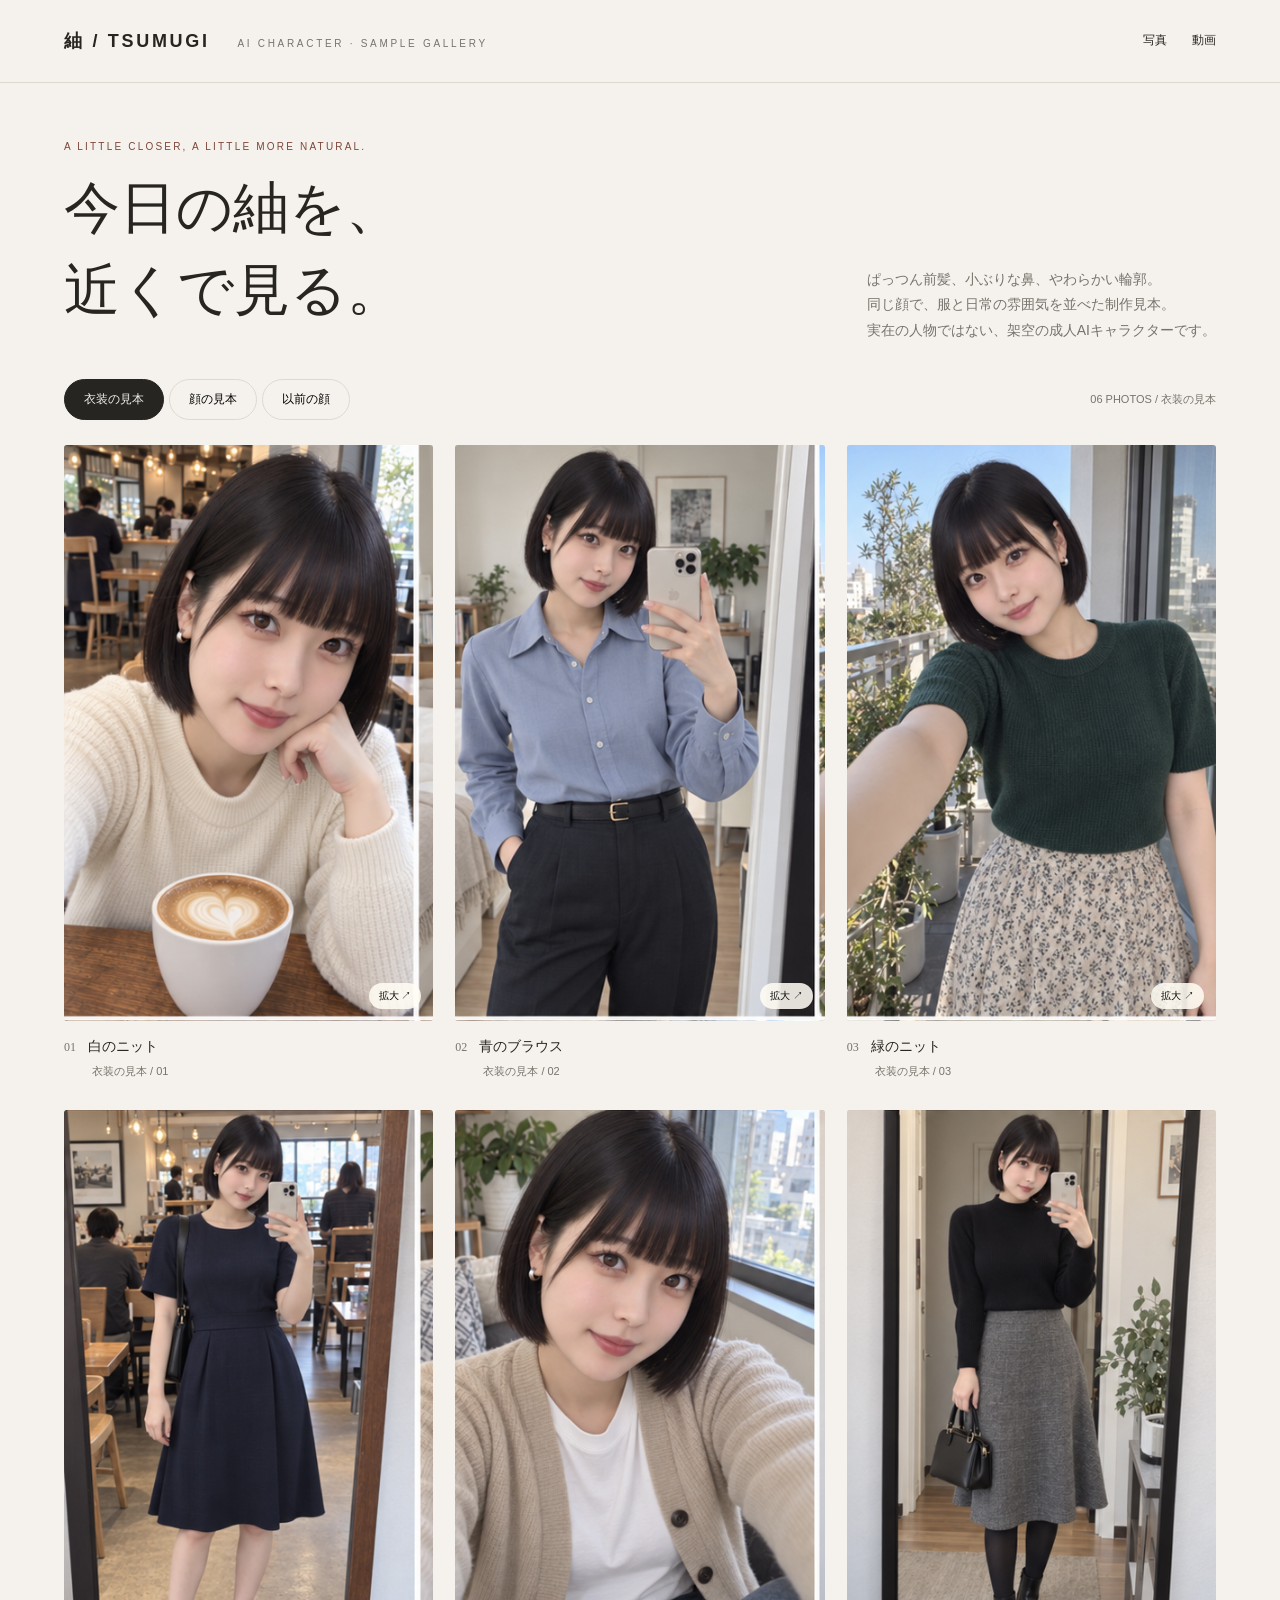
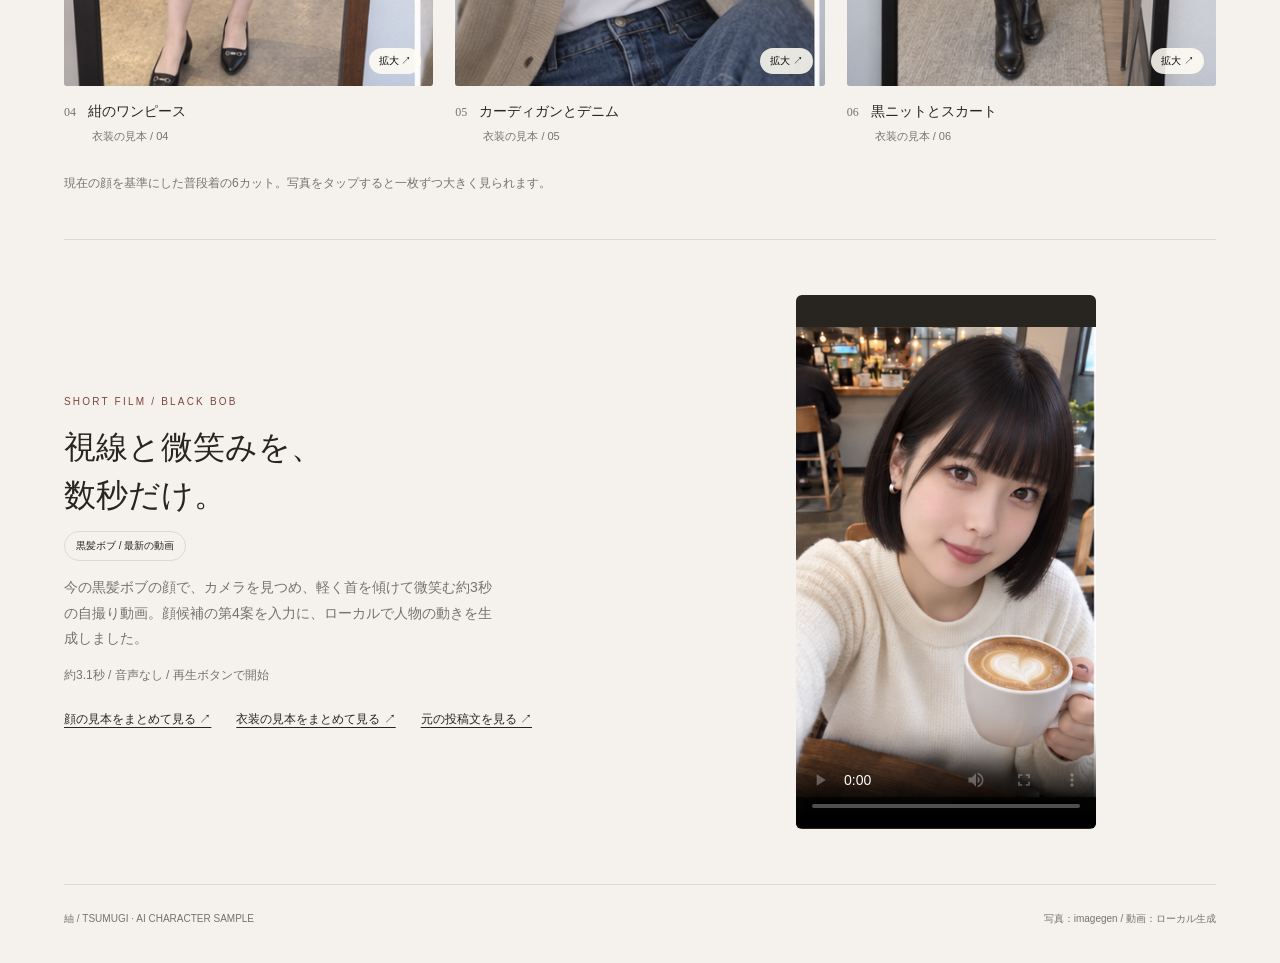
==== index.html @ 0b76a89f "サンプルの動画を黒髪ボブ版に差し替え" ====
<!doctype html>
<html lang="ja"><head><meta charset="utf-8"><meta name="viewport" content="width=device-width,initial-scale=1"><meta name="theme-color" content="#f5f2ed"><title>紬 / TSUMUGI — Sample Gallery</title>
<style>
:root{--paper:#f5f2ed;--ink:#272521;--muted:#77736b;--line:#ded9d0;--accent:#7e4639}*{box-sizing:border-box}html{scroll-behavior:smooth}body{margin:0;background:var(--paper);color:var(--ink);font:14px/1.8 'Yu Gothic UI',Meiryo,sans-serif}button,a{-webkit-tap-highlight-color:transparent}button{font:inherit;cursor:pointer}a{color:inherit;text-underline-offset:4px}button:focus-visible,a:focus-visible{outline:3px solid var(--accent);outline-offset:5px}header{max-width:1440px;margin:auto;padding:25px 5%;display:flex;align-items:center;justify-content:space-between;border-bottom:1px solid var(--line)}.brand{font-size:18px;letter-spacing:.15em;font-weight:600}.brand small{font-size:10px;color:var(--muted);margin-left:20px;font-weight:400}nav{display:flex;gap:25px;font-size:12px}nav a{text-decoration:none}main{max-width:1440px;margin:auto;padding:0 5%}.intro{display:flex;gap:40px;justify-content:space-between;align-items:end;padding:55px 0 36px}.eyebrow{font-size:10px;letter-spacing:.22em;color:var(--accent);text-transform:uppercase}h1{font:400 clamp(32px,4.5vw,56px)/1.45 'Yu Mincho',serif;margin:12px 0}.intro p{margin:0;color:var(--muted);max-width:400px}.gallery-top{display:flex;align-items:center;justify-content:space-between;gap:20px;margin-bottom:25px}.tabs{display:flex;gap:5px;flex-wrap:wrap}.tabs button{border:1px solid var(--line);background:transparent;border-radius:100px;padding:9px 19px;font-size:12px}.tabs button[aria-pressed=true]{background:var(--ink);color:var(--paper);border-color:var(--ink)}.count{color:var(--muted);font-size:11px;white-space:nowrap}.gallery{display:grid;grid-template-columns:repeat(3,1fr);gap:28px 22px}.card{min-width:0}.image-button{display:block;width:100%;padding:0;border:0;background:#ded9d0;border-radius:3px;overflow:hidden;position:relative}.photo{width:100%;aspect-ratio:410/639;background-size:300% 200%;background-repeat:no-repeat;transition:transform .35s}.image-button:hover .photo{transform:scale(1.025)}.zoom-hint{position:absolute;right:12px;bottom:12px;background:#fffdf4de;border-radius:100px;padding:4px 10px;font-size:10px}.caption{padding:13px 0 0;display:flex;align-items:baseline;gap:12px}.number{color:var(--muted);font:12px Georgia,serif}h2.card-title{font-size:14px;font-weight:500;margin:0}.card-note{font-size:11px;color:var(--muted);margin:3px 0 0 28px}.gallery-note{color:var(--muted);font-size:12px;margin:26px 0 45px}.video-section{display:grid;grid-template-columns:1fr 1fr;gap:70px;padding:55px 0;border-top:1px solid var(--line);align-items:center}.video-section h2{font:400 32px/1.5 'Yu Mincho',serif;margin:12px 0}.video-section p{color:var(--muted);max-width:430px}.tag{font-size:10px;display:inline-block;padding:5px 11px;border:1px solid var(--line);border-radius:100px}.video-wrap{max-width:300px;width:100%;margin:auto}video{width:100%;display:block;aspect-ratio:9/16;background:#282521;border-radius:6px}.detail-links{display:flex;gap:25px;flex-wrap:wrap;margin-top:22px;font-size:12px}footer{border-top:1px solid var(--line);padding:25px 0 35px;display:flex;justify-content:space-between;gap:20px;font-size:10px;color:var(--muted)}dialog{border:0;border-radius:7px;background:var(--paper);color:var(--ink);padding:18px;max-width:min(92vw,560px);width:100%;max-height:95dvh}dialog::backdrop{background:#161410c9}.dialog-top{display:flex;justify-content:space-between;align-items:center;margin-bottom:12px}.dialog-top p{margin:0;font-size:13px}#close{background:transparent;border:1px solid var(--line);border-radius:100px;padding:5px 12px}#large-photo{max-height:72dvh;aspect-ratio:410/639;width:min(100%,calc(72dvh * var(--ratio,410/639)));margin:auto;background-size:300% 200%;background-repeat:no-repeat}.dialog-nav{display:flex;justify-content:space-between;margin-top:12px}.dialog-nav button{background:transparent;border:0;color:var(--ink);padding:6px 12px}@media(max-width:850px){.intro{display:block}.intro p{margin-top:20px}.gallery{grid-template-columns:repeat(2,1fr)}.video-section{gap:30px}.brand small{display:none}}@media(max-width:520px){header{padding:19px 6%}main{padding:0 6%}nav{gap:15px}.brand{font-size:15px}.intro{padding:36px 0 25px}.intro p{font-size:12px}.gallery-top{display:block}.count{display:block;margin-top:12px}.tabs button{padding:8px 14px}.gallery{gap:24px 12px}.caption{gap:7px}h2.card-title{font-size:12px}.card-note{font-size:10px;margin-left:21px}.zoom-hint{right:6px;bottom:7px;padding:2px 7px}.video-section{grid-template-columns:1fr;padding:38px 0}.video-section h2{font-size:27px}.video-wrap{max-width:290px}footer{flex-direction:column;gap:5px}}@media(prefers-reduced-motion:reduce){html{scroll-behavior:auto}.photo{transition:none}}
</style></head><body>
<header><a class="brand" href="#" style="text-decoration:none">紬 / TSUMUGI <small>AI CHARACTER · SAMPLE GALLERY</small></a><nav aria-label="ページ内移動"><a href="#gallery">写真</a><a href="#short">動画</a></nav></header>
<main><section class="intro"><div><div class="eyebrow">A little closer, a little more natural.</div><h1>今日の紬を、<br>近くで見る。</h1></div><p>ぱっつん前髪、小ぶりな鼻、やわらかい輪郭。<br>同じ顔で、服と日常の雰囲気を並べた制作見本。<br>実在の人物ではない、架空の成人AIキャラクターです。</p></section>
<section id="gallery" aria-label="画像サンプル"><div class="gallery-top"><div class="tabs" role="group" aria-label="写真の種類"><button data-set="outfits" aria-pressed="true">衣装の見本</button><button data-set="face" aria-pressed="false">顔の見本</button><button data-set="previous" aria-pressed="false">以前の顔</button></div><span class="count" id="count" aria-live="polite">06 PHOTOS / 衣装の見本</span></div><div class="gallery" id="cards"></div><p class="gallery-note" id="gallery-note"></p></section>
<section class="video-section" id="short"><div><div class="eyebrow">Short film / Black bob</div><h2>視線と微笑みを、<br>数秒だけ。</h2><span class="tag">黒髪ボブ / 最新の動画</span><p>今の黒髪ボブの顔で、カメラを見つめ、軽く首を傾けて微笑む約3秒の自撮り動画。顔候補の第4案を入力に、ローカルで人物の動きを生成しました。</p><p style="font-size:12px">約3.1秒 / 音声なし / 再生ボタンで開始</p><div class="detail-links"><a href="face-bob.html">顔の見本をまとめて見る ↗</a><a href="outfits.html">衣装の見本をまとめて見る ↗</a><a href="posts.html">元の投稿文を見る ↗</a></div></div><div class="video-wrap"><video controls playsinline loop preload="metadata" poster="media/tsumugi-bob-reference-v2.png" aria-label="黒髪ボブの最新ショート動画"><source src="media/tsumugi-bob-short-v2.mp4" type="video/mp4">動画を再生できません。</video></div></section>
<footer><span>紬 / TSUMUGI · AI CHARACTER SAMPLE</span><span>写真：imagegen / 動画：ローカル生成</span></footer></main>
<dialog id="viewer" aria-label="写真を拡大"><div class="dialog-top"><p id="photo-title"></p><button id="close" aria-label="拡大表示を閉じる">閉じる ×</button></div><div id="large-photo" role="img"></div><div class="dialog-nav"><button id="prev">← 前の写真</button><button id="next">次の写真 →</button></div></dialog>
<script>
const sets={outfits:{file:'tsumugi-fashion-v9.png',ratio:'410/639',label:'衣装の見本',names:['白のニット','青のブラウス','緑のニット','紺のワンピース','カーディガンとデニム','黒ニットとスカート'],note:'現在の顔を基準にした普段着の6カット。写真をタップすると一枚ずつ大きく見られます。'},face:{file:'tsumugi-bob-candidate-v8.png',ratio:'410/639',label:'顔の見本',names:['カフェで一杯','秋の寄り道','窓辺の青','静かな読書','夕方の光','甘いひと休み'],note:'顔候補の第4案。丸みのある顎、小ぶりな鼻、厚めのぱっつん前髪。18歳の成人を想定した普段着の顔見本です。'},previous:{file:'tsumugi-selfie-v2.png',ratio:'1',label:'以前の顔',names:['朝の一杯','寄り道の秋服','いつもより、青','家で過ごす夜','夕方の一枚','甘いものには、弱い'],note:'以前の24歳の紬。初回動画の制作に使った顔の系統です。現在の黒髪ボブの顔とは別の検討案です。'}};
const positions=['0% 0%','50% 0%','100% 0%','0% 100%','50% 100%','100% 100%'];let active='outfits',selected=0;const viewer=document.querySelector('#viewer');let opener;
function decorate(el,i){const s=sets[active];el.style.backgroundImage='url("media/'+s.file+'")';el.style.backgroundPosition=positions[i];el.style.aspectRatio=s.ratio;el.style.setProperty('--ratio',s.ratio);el.setAttribute('aria-label',s.label+'：'+s.names[i])}
function render(){const s=sets[active];document.querySelector('#count').textContent='06 PHOTOS / '+s.label;document.querySelector('#gallery-note').textContent=s.note;const cards=document.querySelector('#cards');cards.replaceChildren();s.names.forEach((name,i)=>{const card=document.createElement('article');card.className='card';const button=document.createElement('button');button.className='image-button';button.setAttribute('aria-label',name+'を拡大');const photo=document.createElement('div');photo.className='photo';decorate(photo,i);const hint=document.createElement('span');hint.className='zoom-hint';hint.textContent='拡大 ↗';button.append(photo,hint);button.addEventListener('click',()=>{selected=i;opener=button;showPhoto();viewer.showModal()});const caption=document.createElement('div');caption.className='caption';const number=document.createElement('span');number.className='number';number.textContent=String(i+1).padStart(2,'0');const title=document.createElement('h2');title.className='card-title';title.textContent=name;caption.append(number,title);const note=document.createElement('p');note.className='card-note';note.textContent=s.label+' / '+String(i+1).padStart(2,'0');card.append(button,caption,note);cards.append(card)})}
function showPhoto(){decorate(document.querySelector('#large-photo'),selected);document.querySelector('#photo-title').textContent=String(selected+1).padStart(2,'0')+' / '+sets[active].names[selected]}
document.querySelectorAll('[data-set]').forEach(b=>b.addEventListener('click',()=>{active=b.dataset.set;document.querySelectorAll('[data-set]').forEach(t=>t.setAttribute('aria-pressed',String(t===b)));render()}));document.querySelector('#close').addEventListener('click',()=>viewer.close());viewer.addEventListener('close',()=>opener?.focus());document.querySelector('#prev').addEventListener('click',()=>{selected=(selected+5)%6;showPhoto()});document.querySelector('#next').addEventListener('click',()=>{selected=(selected+1)%6;showPhoto()});viewer.addEventListener('keydown',e=>{if(e.key==='ArrowRight'){selected=(selected+1)%6;showPhoto()}if(e.key==='ArrowLeft'){selected=(selected+5)%6;showPhoto()}});render();
</script></body></html>
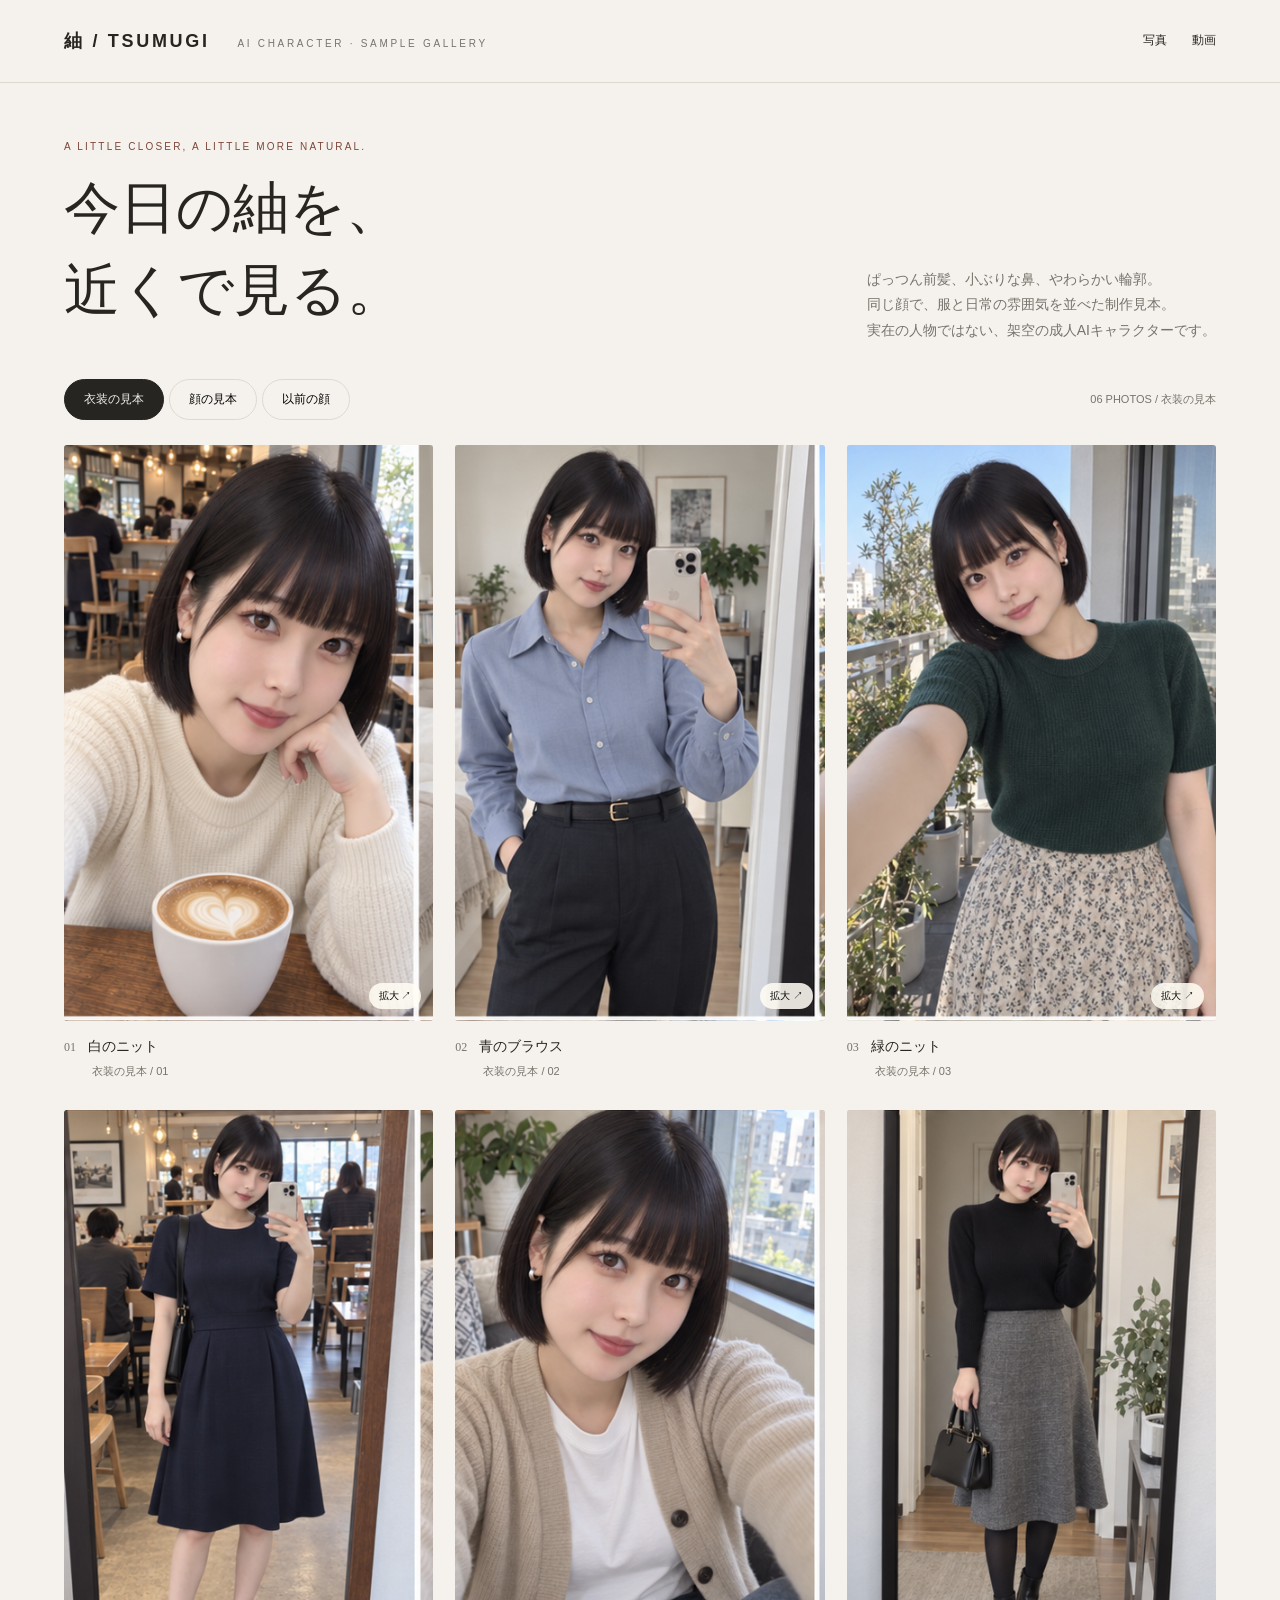
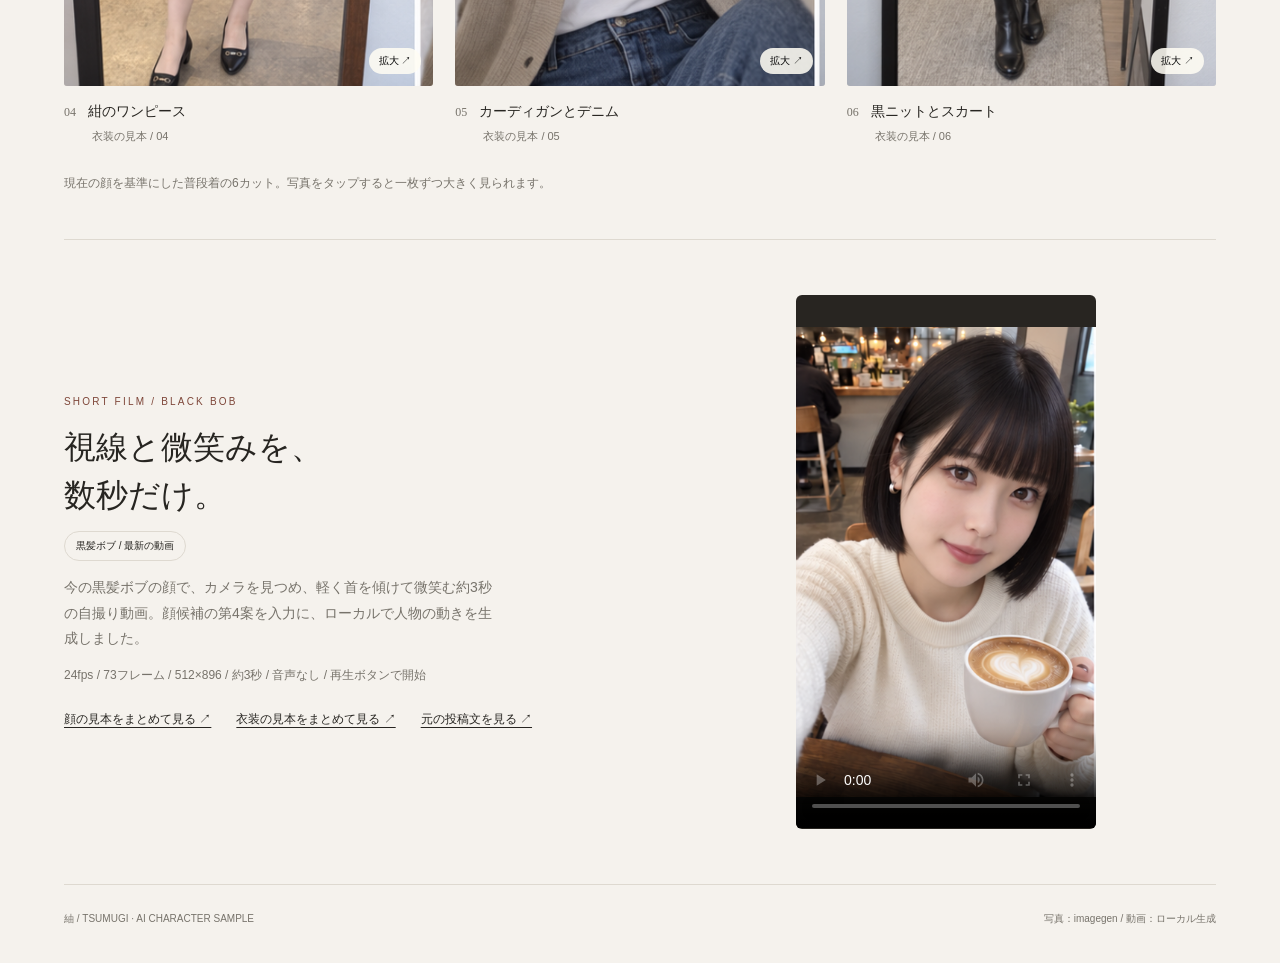
==== commit e5aadaed: "動画を24fpsの73フレーム版へ更新" ====
--- a/index.html
+++ b/index.html
@@ -6,7 +6,7 @@
 <header><a class="brand" href="#" style="text-decoration:none">紬 / TSUMUGI <small>AI CHARACTER · SAMPLE GALLERY</small></a><nav aria-label="ページ内移動"><a href="#gallery">写真</a><a href="#short">動画</a></nav></header>
 <main><section class="intro"><div><div class="eyebrow">A little closer, a little more natural.</div><h1>今日の紬を、<br>近くで見る。</h1></div><p>ぱっつん前髪、小ぶりな鼻、やわらかい輪郭。<br>同じ顔で、服と日常の雰囲気を並べた制作見本。<br>実在の人物ではない、架空の成人AIキャラクターです。</p></section>
 <section id="gallery" aria-label="画像サンプル"><div class="gallery-top"><div class="tabs" role="group" aria-label="写真の種類"><button data-set="outfits" aria-pressed="true">衣装の見本</button><button data-set="face" aria-pressed="false">顔の見本</button><button data-set="previous" aria-pressed="false">以前の顔</button></div><span class="count" id="count" aria-live="polite">06 PHOTOS / 衣装の見本</span></div><div class="gallery" id="cards"></div><p class="gallery-note" id="gallery-note"></p></section>
-<section class="video-section" id="short"><div><div class="eyebrow">Short film / Black bob</div><h2>視線と微笑みを、<br>数秒だけ。</h2><span class="tag">黒髪ボブ / 最新の動画</span><p>今の黒髪ボブの顔で、カメラを見つめ、軽く首を傾けて微笑む約3秒の自撮り動画。顔候補の第4案を入力に、ローカルで人物の動きを生成しました。</p><p style="font-size:12px">約3.1秒 / 音声なし / 再生ボタンで開始</p><div class="detail-links"><a href="face-bob.html">顔の見本をまとめて見る ↗</a><a href="outfits.html">衣装の見本をまとめて見る ↗</a><a href="posts.html">元の投稿文を見る ↗</a></div></div><div class="video-wrap"><video controls playsinline loop preload="metadata" poster="media/tsumugi-bob-reference-v2.png" aria-label="黒髪ボブの最新ショート動画"><source src="media/tsumugi-bob-short-v2.mp4" type="video/mp4">動画を再生できません。</video></div></section>
+<section class="video-section" id="short"><div><div class="eyebrow">Short film / Black bob</div><h2>視線と微笑みを、<br>数秒だけ。</h2><span class="tag">黒髪ボブ / 最新の動画</span><p>今の黒髪ボブの顔で、カメラを見つめ、軽く首を傾けて微笑む約3秒の自撮り動画。顔候補の第4案を入力に、ローカルで人物の動きを生成しました。</p><p style="font-size:12px">24fps / 73フレーム / 512×896 / 約3秒 / 音声なし / 再生ボタンで開始</p><div class="detail-links"><a href="face-bob.html">顔の見本をまとめて見る ↗</a><a href="outfits.html">衣装の見本をまとめて見る ↗</a><a href="posts.html">元の投稿文を見る ↗</a></div></div><div class="video-wrap"><video controls playsinline loop preload="metadata" poster="media/tsumugi-bob-reference-v3.png" aria-label="黒髪ボブの最新ショート動画"><source src="media/tsumugi-bob-short-v3.mp4" type="video/mp4">動画を再生できません。</video></div></section>
 <footer><span>紬 / TSUMUGI · AI CHARACTER SAMPLE</span><span>写真：imagegen / 動画：ローカル生成</span></footer></main>
 <dialog id="viewer" aria-label="写真を拡大"><div class="dialog-top"><p id="photo-title"></p><button id="close" aria-label="拡大表示を閉じる">閉じる ×</button></div><div id="large-photo" role="img"></div><div class="dialog-nav"><button id="prev">← 前の写真</button><button id="next">次の写真 →</button></div></dialog>
 <script>
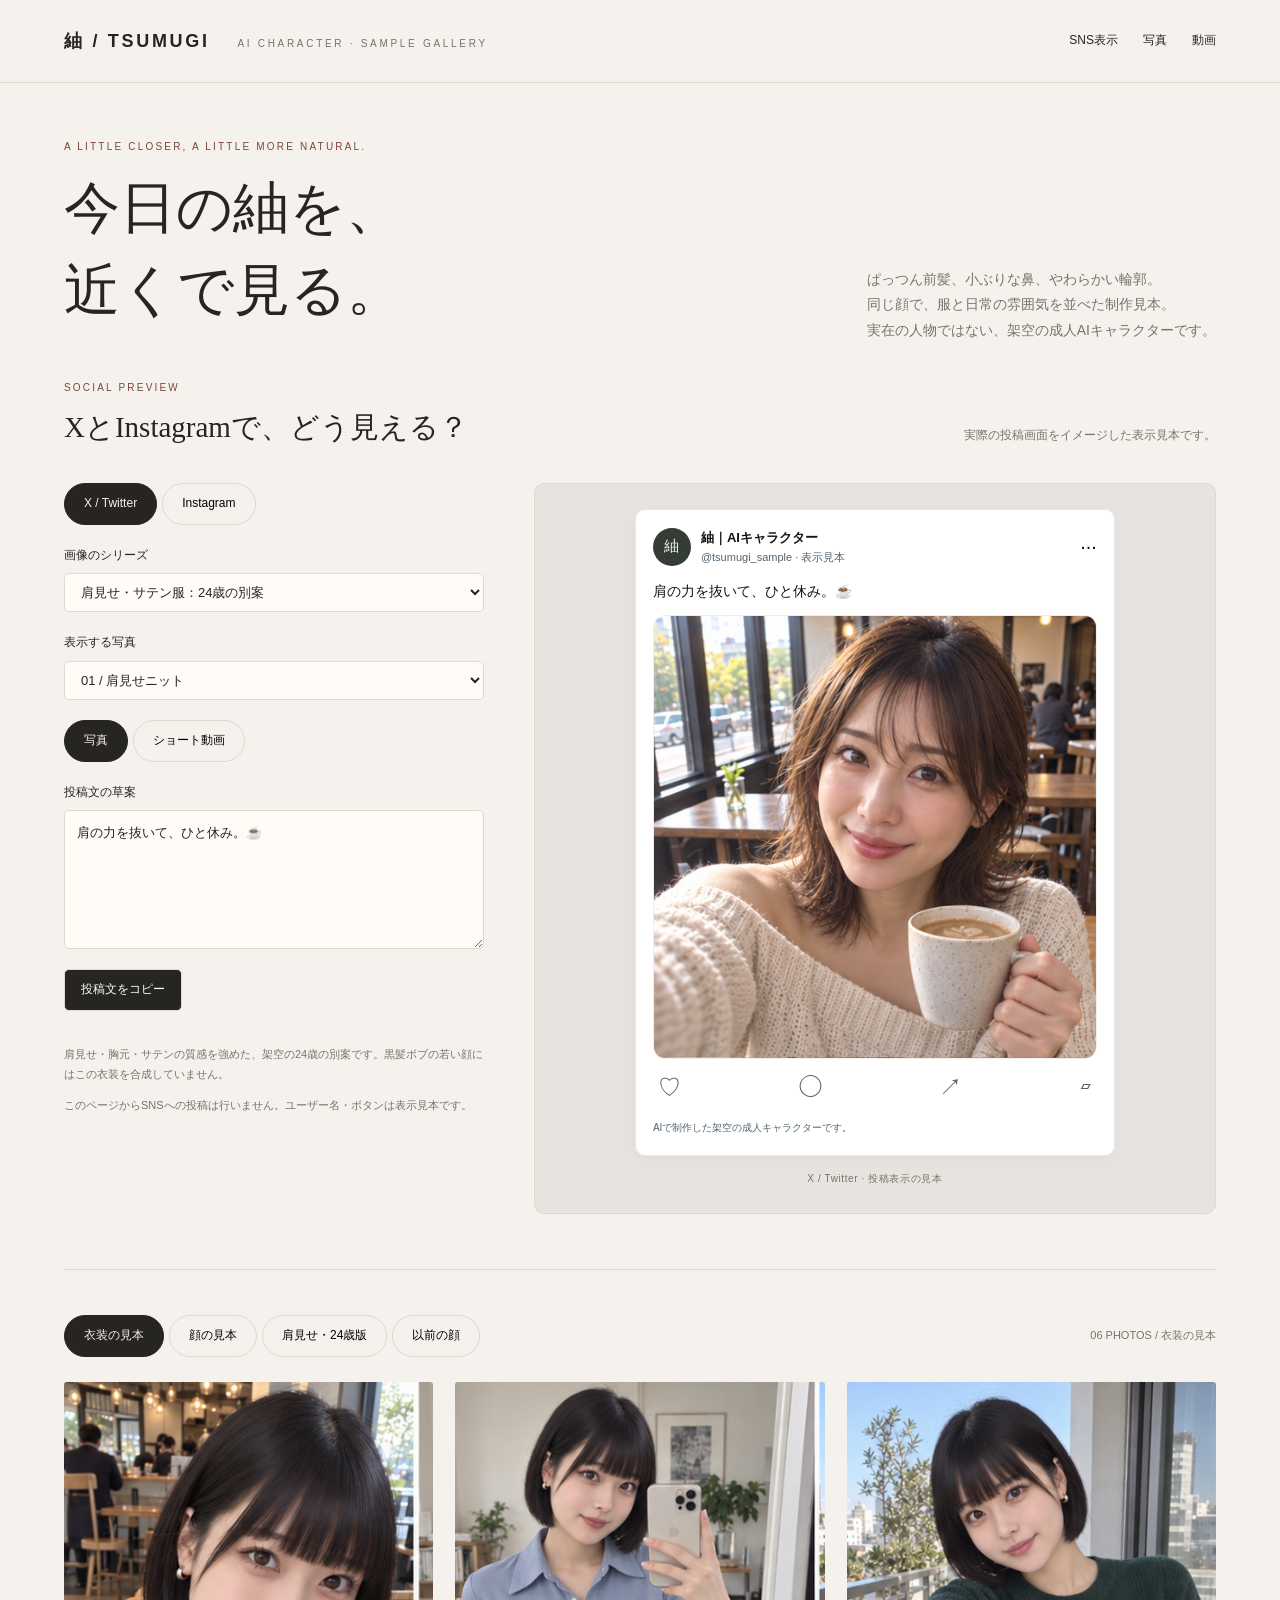
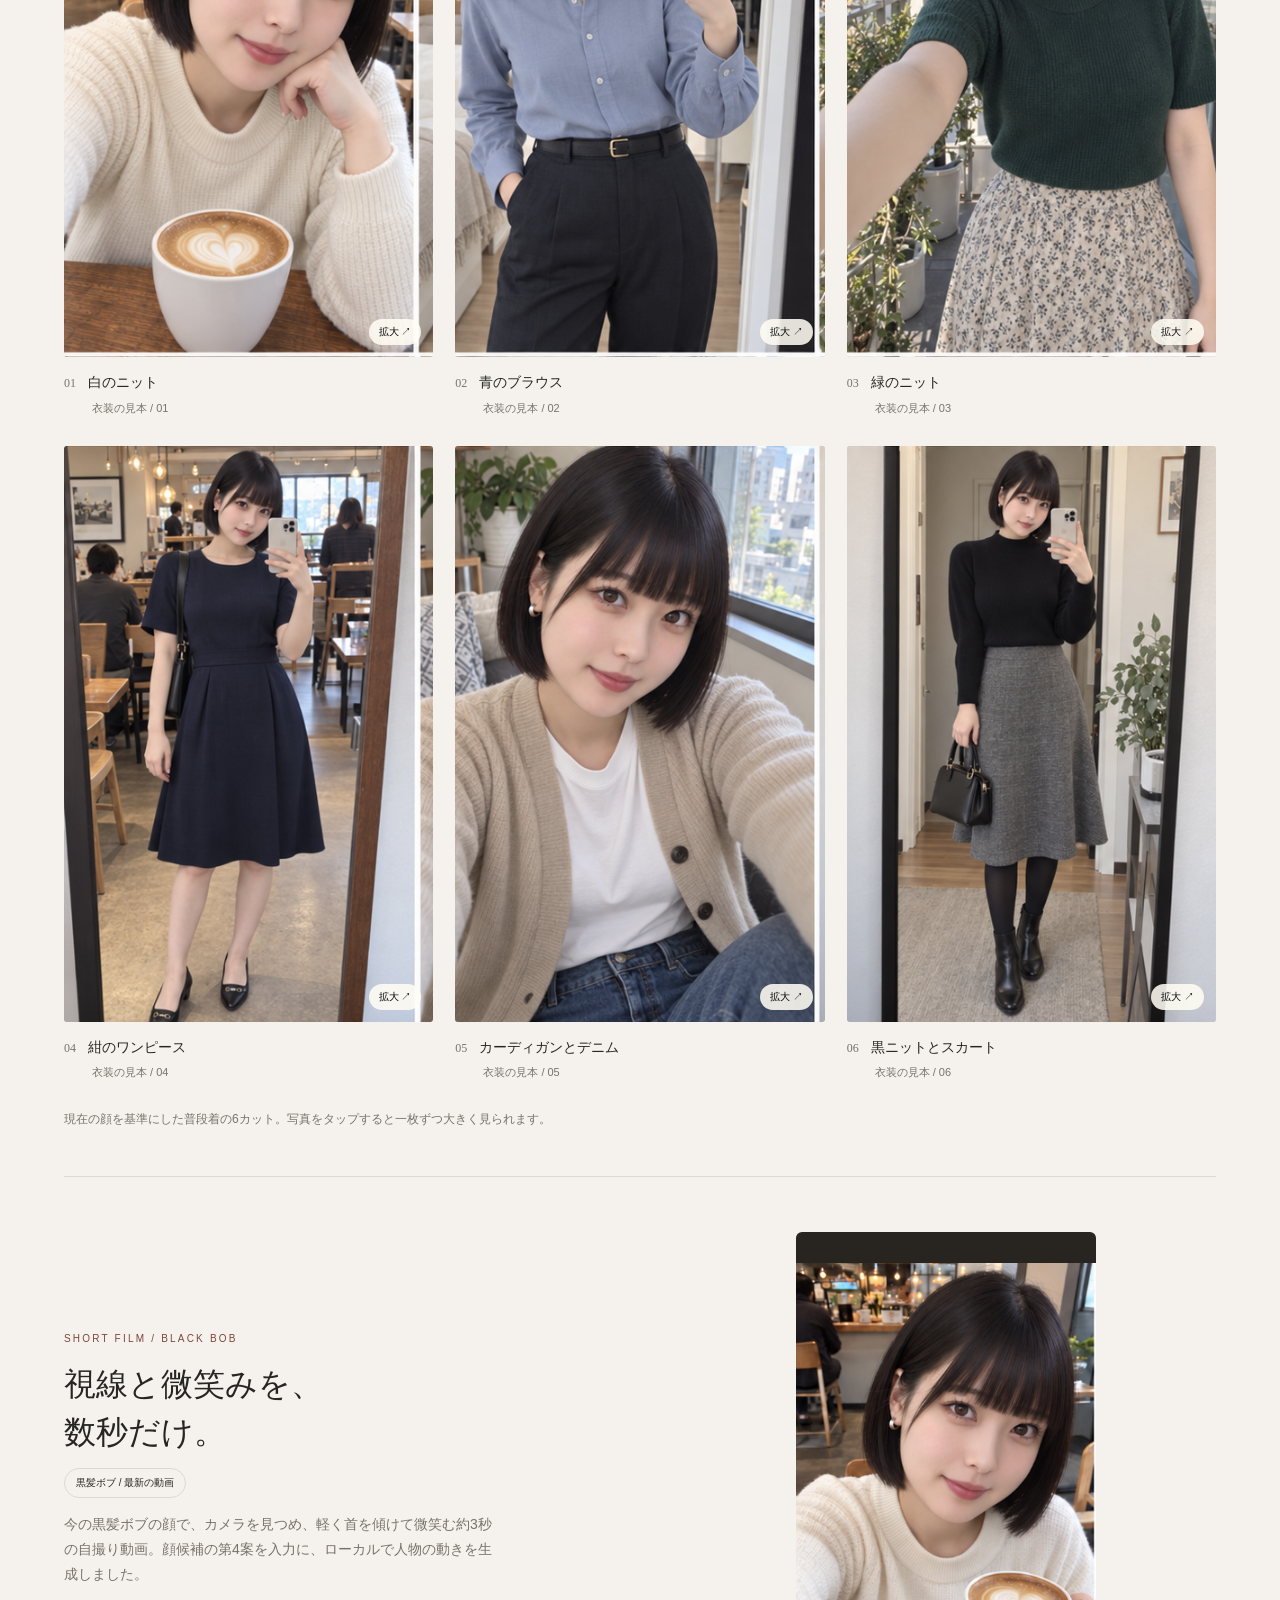
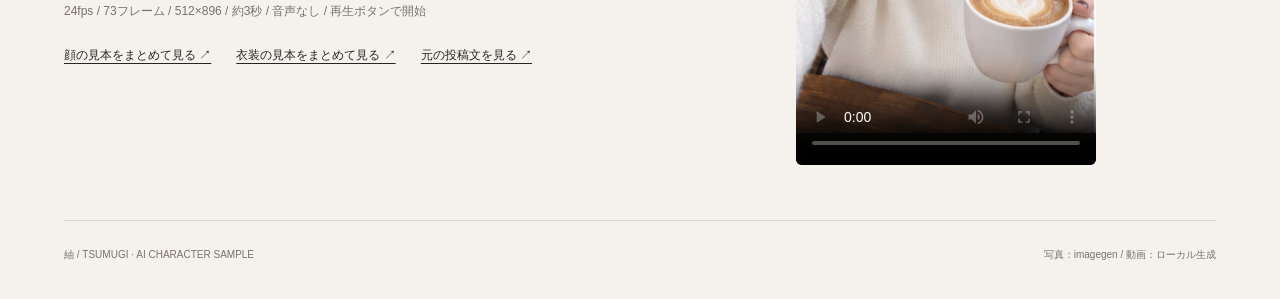
==== commit a7dfbd56: "XとInstagramの投稿表示サンプルを追加" ====
--- a/index.html
+++ b/index.html
@@ -2,18 +2,26 @@
 <html lang="ja"><head><meta charset="utf-8"><meta name="viewport" content="width=device-width,initial-scale=1"><meta name="theme-color" content="#f5f2ed"><title>紬 / TSUMUGI — Sample Gallery</title>
 <style>
 :root{--paper:#f5f2ed;--ink:#272521;--muted:#77736b;--line:#ded9d0;--accent:#7e4639}*{box-sizing:border-box}html{scroll-behavior:smooth}body{margin:0;background:var(--paper);color:var(--ink);font:14px/1.8 'Yu Gothic UI',Meiryo,sans-serif}button,a{-webkit-tap-highlight-color:transparent}button{font:inherit;cursor:pointer}a{color:inherit;text-underline-offset:4px}button:focus-visible,a:focus-visible{outline:3px solid var(--accent);outline-offset:5px}header{max-width:1440px;margin:auto;padding:25px 5%;display:flex;align-items:center;justify-content:space-between;border-bottom:1px solid var(--line)}.brand{font-size:18px;letter-spacing:.15em;font-weight:600}.brand small{font-size:10px;color:var(--muted);margin-left:20px;font-weight:400}nav{display:flex;gap:25px;font-size:12px}nav a{text-decoration:none}main{max-width:1440px;margin:auto;padding:0 5%}.intro{display:flex;gap:40px;justify-content:space-between;align-items:end;padding:55px 0 36px}.eyebrow{font-size:10px;letter-spacing:.22em;color:var(--accent);text-transform:uppercase}h1{font:400 clamp(32px,4.5vw,56px)/1.45 'Yu Mincho',serif;margin:12px 0}.intro p{margin:0;color:var(--muted);max-width:400px}.gallery-top{display:flex;align-items:center;justify-content:space-between;gap:20px;margin-bottom:25px}.tabs{display:flex;gap:5px;flex-wrap:wrap}.tabs button{border:1px solid var(--line);background:transparent;border-radius:100px;padding:9px 19px;font-size:12px}.tabs button[aria-pressed=true]{background:var(--ink);color:var(--paper);border-color:var(--ink)}.count{color:var(--muted);font-size:11px;white-space:nowrap}.gallery{display:grid;grid-template-columns:repeat(3,1fr);gap:28px 22px}.card{min-width:0}.image-button{display:block;width:100%;padding:0;border:0;background:#ded9d0;border-radius:3px;overflow:hidden;position:relative}.photo{width:100%;aspect-ratio:410/639;background-size:300% 200%;background-repeat:no-repeat;transition:transform .35s}.image-button:hover .photo{transform:scale(1.025)}.zoom-hint{position:absolute;right:12px;bottom:12px;background:#fffdf4de;border-radius:100px;padding:4px 10px;font-size:10px}.caption{padding:13px 0 0;display:flex;align-items:baseline;gap:12px}.number{color:var(--muted);font:12px Georgia,serif}h2.card-title{font-size:14px;font-weight:500;margin:0}.card-note{font-size:11px;color:var(--muted);margin:3px 0 0 28px}.gallery-note{color:var(--muted);font-size:12px;margin:26px 0 45px}.video-section{display:grid;grid-template-columns:1fr 1fr;gap:70px;padding:55px 0;border-top:1px solid var(--line);align-items:center}.video-section h2{font:400 32px/1.5 'Yu Mincho',serif;margin:12px 0}.video-section p{color:var(--muted);max-width:430px}.tag{font-size:10px;display:inline-block;padding:5px 11px;border:1px solid var(--line);border-radius:100px}.video-wrap{max-width:300px;width:100%;margin:auto}video{width:100%;display:block;aspect-ratio:9/16;background:#282521;border-radius:6px}.detail-links{display:flex;gap:25px;flex-wrap:wrap;margin-top:22px;font-size:12px}footer{border-top:1px solid var(--line);padding:25px 0 35px;display:flex;justify-content:space-between;gap:20px;font-size:10px;color:var(--muted)}dialog{border:0;border-radius:7px;background:var(--paper);color:var(--ink);padding:18px;max-width:min(92vw,560px);width:100%;max-height:95dvh}dialog::backdrop{background:#161410c9}.dialog-top{display:flex;justify-content:space-between;align-items:center;margin-bottom:12px}.dialog-top p{margin:0;font-size:13px}#close{background:transparent;border:1px solid var(--line);border-radius:100px;padding:5px 12px}#large-photo{max-height:72dvh;aspect-ratio:410/639;width:min(100%,calc(72dvh * var(--ratio,410/639)));margin:auto;background-size:300% 200%;background-repeat:no-repeat}.dialog-nav{display:flex;justify-content:space-between;margin-top:12px}.dialog-nav button{background:transparent;border:0;color:var(--ink);padding:6px 12px}@media(max-width:850px){.intro{display:block}.intro p{margin-top:20px}.gallery{grid-template-columns:repeat(2,1fr)}.video-section{gap:30px}.brand small{display:none}}@media(max-width:520px){header{padding:19px 6%}main{padding:0 6%}nav{gap:15px}.brand{font-size:15px}.intro{padding:36px 0 25px}.intro p{font-size:12px}.gallery-top{display:block}.count{display:block;margin-top:12px}.tabs button{padding:8px 14px}.gallery{gap:24px 12px}.caption{gap:7px}h2.card-title{font-size:12px}.card-note{font-size:10px;margin-left:21px}.zoom-hint{right:6px;bottom:7px;padding:2px 7px}.video-section{grid-template-columns:1fr;padding:38px 0}.video-section h2{font-size:27px}.video-wrap{max-width:290px}footer{flex-direction:column;gap:5px}}@media(prefers-reduced-motion:reduce){html{scroll-behavior:auto}.photo{transition:none}}
-</style></head><body>
-<header><a class="brand" href="#" style="text-decoration:none">紬 / TSUMUGI <small>AI CHARACTER · SAMPLE GALLERY</small></a><nav aria-label="ページ内移動"><a href="#gallery">写真</a><a href="#short">動画</a></nav></header>
+</style><link rel="stylesheet" href="media/social-preview.css"></head><body>
+<header><a class="brand" href="#" style="text-decoration:none">紬 / TSUMUGI <small>AI CHARACTER · SAMPLE GALLERY</small></a><nav aria-label="ページ内移動"><a href="#social">SNS表示</a><a href="#gallery">写真</a><a href="#short">動画</a></nav></header>
 <main><section class="intro"><div><div class="eyebrow">A little closer, a little more natural.</div><h1>今日の紬を、<br>近くで見る。</h1></div><p>ぱっつん前髪、小ぶりな鼻、やわらかい輪郭。<br>同じ顔で、服と日常の雰囲気を並べた制作見本。<br>実在の人物ではない、架空の成人AIキャラクターです。</p></section>
-<section id="gallery" aria-label="画像サンプル"><div class="gallery-top"><div class="tabs" role="group" aria-label="写真の種類"><button data-set="outfits" aria-pressed="true">衣装の見本</button><button data-set="face" aria-pressed="false">顔の見本</button><button data-set="previous" aria-pressed="false">以前の顔</button></div><span class="count" id="count" aria-live="polite">06 PHOTOS / 衣装の見本</span></div><div class="gallery" id="cards"></div><p class="gallery-note" id="gallery-note"></p></section>
+<section id="social" class="social-section" aria-label="SNS投稿プレビュー">
+<div class="social-heading"><div><div class="eyebrow">Social preview</div><h2>XとInstagramで、どう見える？</h2></div><p>実際の投稿画面をイメージした表示見本です。</p></div>
+<div class="social-layout"><div class="social-controls"><div class="tabs" role="group" aria-label="SNSを選ぶ"><button data-social="x" aria-pressed="true">X / Twitter</button><button data-social="ig" aria-pressed="false">Instagram</button></div>
+<label for="social-source">画像のシリーズ</label><select id="social-source"><option value="outfits">黒髪ボブ：衣装の見本</option><option value="face">黒髪ボブ：顔の見本</option><option value="glamour" selected>肩見せ・サテン服：24歳の別案</option><option value="previous">以前の24歳の顔</option></select>
+<label for="social-photo-select">表示する写真</label><select id="social-photo-select"></select>
+<div class="tabs medium-tabs" role="group" aria-label="投稿の素材"><button data-medium="photo" aria-pressed="true">写真</button><button data-medium="video" aria-pressed="false">ショート動画</button></div>
+<label for="social-caption">投稿文の草案</label><textarea id="social-caption" rows="5"></textarea><button id="social-copy" class="social-copy">投稿文をコピー</button><p id="copy-status" role="status" aria-live="polite"></p><p class="social-help" id="social-note"></p><p class="social-help">このページからSNSへの投稿は行いません。ユーザー名・ボタンは表示見本です。</p></div>
+<div class="social-stage"><article class="post-card is-x" id="post-preview" aria-label="Xの投稿プレビュー"><div class="post-header"><div class="post-avatar" aria-hidden="true">紬</div><div><strong>紬｜AIキャラクター</strong><span class="post-handle">@tsumugi_sample · 表示見本</span></div><span class="post-menu" aria-hidden="true">···</span></div><p id="post-text" class="post-text"></p><div class="post-media"><div id="social-image" role="img"></div><video id="social-video" controls playsinline loop preload="metadata" hidden poster="media/tsumugi-bob-reference-v3.png" aria-label="黒髪ボブの24fpsショート動画"><source src="media/tsumugi-bob-short-v3.mp4" type="video/mp4"></video></div><div class="post-actions" aria-hidden="true"><span>♡</span><span>◯</span><span>↗</span><span class="post-bookmark">▱</span></div><p class="post-disclosure">AIで制作した架空の成人キャラクターです。</p></article><span class="stage-label" id="stage-label">X / Twitter · 投稿表示の見本</span></div></div></section>
+<section id="gallery" aria-label="画像サンプル"><div class="gallery-top"><div class="tabs" role="group" aria-label="写真の種類"><button data-set="outfits" aria-pressed="true">衣装の見本</button><button data-set="face" aria-pressed="false">顔の見本</button><button data-set="glamour" aria-pressed="false">肩見せ・24歳版</button><button data-set="previous" aria-pressed="false">以前の顔</button></div><span class="count" id="count" aria-live="polite">06 PHOTOS / 衣装の見本</span></div><div class="gallery" id="cards"></div><p class="gallery-note" id="gallery-note"></p></section>
 <section class="video-section" id="short"><div><div class="eyebrow">Short film / Black bob</div><h2>視線と微笑みを、<br>数秒だけ。</h2><span class="tag">黒髪ボブ / 最新の動画</span><p>今の黒髪ボブの顔で、カメラを見つめ、軽く首を傾けて微笑む約3秒の自撮り動画。顔候補の第4案を入力に、ローカルで人物の動きを生成しました。</p><p style="font-size:12px">24fps / 73フレーム / 512×896 / 約3秒 / 音声なし / 再生ボタンで開始</p><div class="detail-links"><a href="face-bob.html">顔の見本をまとめて見る ↗</a><a href="outfits.html">衣装の見本をまとめて見る ↗</a><a href="posts.html">元の投稿文を見る ↗</a></div></div><div class="video-wrap"><video controls playsinline loop preload="metadata" poster="media/tsumugi-bob-reference-v3.png" aria-label="黒髪ボブの最新ショート動画"><source src="media/tsumugi-bob-short-v3.mp4" type="video/mp4">動画を再生できません。</video></div></section>
 <footer><span>紬 / TSUMUGI · AI CHARACTER SAMPLE</span><span>写真：imagegen / 動画：ローカル生成</span></footer></main>
 <dialog id="viewer" aria-label="写真を拡大"><div class="dialog-top"><p id="photo-title"></p><button id="close" aria-label="拡大表示を閉じる">閉じる ×</button></div><div id="large-photo" role="img"></div><div class="dialog-nav"><button id="prev">← 前の写真</button><button id="next">次の写真 →</button></div></dialog>
 <script>
 const sets={outfits:{file:'tsumugi-fashion-v9.png',ratio:'410/639',label:'衣装の見本',names:['白のニット','青のブラウス','緑のニット','紺のワンピース','カーディガンとデニム','黒ニットとスカート'],note:'現在の顔を基準にした普段着の6カット。写真をタップすると一枚ずつ大きく見られます。'},face:{file:'tsumugi-bob-candidate-v8.png',ratio:'410/639',label:'顔の見本',names:['カフェで一杯','秋の寄り道','窓辺の青','静かな読書','夕方の光','甘いひと休み'],note:'顔候補の第4案。丸みのある顎、小ぶりな鼻、厚めのぱっつん前髪。18歳の成人を想定した普段着の顔見本です。'},previous:{file:'tsumugi-selfie-v2.png',ratio:'1',label:'以前の顔',names:['朝の一杯','寄り道の秋服','いつもより、青','家で過ごす夜','夕方の一枚','甘いものには、弱い'],note:'以前の24歳の紬。初回動画の制作に使った顔の系統です。現在の黒髪ボブの顔とは別の検討案です。'}};
-const positions=['0% 0%','50% 0%','100% 0%','0% 100%','50% 100%','100% 100%'];let active='outfits',selected=0;const viewer=document.querySelector('#viewer');let opener;
+sets.glamour={file:'tsumugi-glamour-v3.png',ratio:'1',label:'肩見せ・24歳の別案',names:['肩見せニット','サテンとコート','肩を出した青','サテンの部屋着','白いサテン','黒いサテン'],note:'24歳の架空の成人キャラクターの別案。肩見せ、胸元、サテン服を取り入れた見本です。'};const positions=['0% 0%','50% 0%','100% 0%','0% 100%','50% 100%','100% 100%'];let active='outfits',selected=0;const viewer=document.querySelector('#viewer');let opener;
 function decorate(el,i){const s=sets[active];el.style.backgroundImage='url("media/'+s.file+'")';el.style.backgroundPosition=positions[i];el.style.aspectRatio=s.ratio;el.style.setProperty('--ratio',s.ratio);el.setAttribute('aria-label',s.label+'：'+s.names[i])}
 function render(){const s=sets[active];document.querySelector('#count').textContent='06 PHOTOS / '+s.label;document.querySelector('#gallery-note').textContent=s.note;const cards=document.querySelector('#cards');cards.replaceChildren();s.names.forEach((name,i)=>{const card=document.createElement('article');card.className='card';const button=document.createElement('button');button.className='image-button';button.setAttribute('aria-label',name+'を拡大');const photo=document.createElement('div');photo.className='photo';decorate(photo,i);const hint=document.createElement('span');hint.className='zoom-hint';hint.textContent='拡大 ↗';button.append(photo,hint);button.addEventListener('click',()=>{selected=i;opener=button;showPhoto();viewer.showModal()});const caption=document.createElement('div');caption.className='caption';const number=document.createElement('span');number.className='number';number.textContent=String(i+1).padStart(2,'0');const title=document.createElement('h2');title.className='card-title';title.textContent=name;caption.append(number,title);const note=document.createElement('p');note.className='card-note';note.textContent=s.label+' / '+String(i+1).padStart(2,'0');card.append(button,caption,note);cards.append(card)})}
 function showPhoto(){decorate(document.querySelector('#large-photo'),selected);document.querySelector('#photo-title').textContent=String(selected+1).padStart(2,'0')+' / '+sets[active].names[selected]}
 document.querySelectorAll('[data-set]').forEach(b=>b.addEventListener('click',()=>{active=b.dataset.set;document.querySelectorAll('[data-set]').forEach(t=>t.setAttribute('aria-pressed',String(t===b)));render()}));document.querySelector('#close').addEventListener('click',()=>viewer.close());viewer.addEventListener('close',()=>opener?.focus());document.querySelector('#prev').addEventListener('click',()=>{selected=(selected+5)%6;showPhoto()});document.querySelector('#next').addEventListener('click',()=>{selected=(selected+1)%6;showPhoto()});viewer.addEventListener('keydown',e=>{if(e.key==='ArrowRight'){selected=(selected+1)%6;showPhoto()}if(e.key==='ArrowLeft'){selected=(selected+5)%6;showPhoto()}});render();
-</script></body></html>
+</script><script src="media/social-preview.js"></script></body></html>
--- a/media/social-preview.css
+++ b/media/social-preview.css
@@ -0,0 +1 @@
+.social-section{padding:0 0 55px;border-bottom:1px solid var(--line);margin-bottom:45px;scroll-margin-top:25px}.social-heading{display:flex;justify-content:space-between;align-items:end;gap:25px;margin-bottom:25px}.social-heading h2{font:400 29px/1.5 'Yu Mincho',serif;margin:9px 0}.social-heading p{color:var(--muted);font-size:12px}.social-layout{display:grid;grid-template-columns:minmax(240px,.8fr) minmax(320px,1.3fr);gap:50px}.social-controls{max-width:430px}.social-controls label{display:block;margin:20px 0 7px;font-size:12px}.social-controls select,.social-controls textarea{width:100%;border:1px solid var(--line);background:#fffcf8;color:var(--ink);border-radius:5px;font-family:inherit;font-size:13px;line-height:1.8;padding:10px 12px}.social-controls textarea{resize:vertical;font-family:inherit;line-height:1.8}.medium-tabs{margin-top:20px}.social-help{font-size:11px;color:var(--muted)}.social-copy{border:1px solid var(--line);background:var(--ink);color:white;padding:9px 16px;border-radius:5px;font-size:12px;margin-top:12px}#copy-status{font-size:11px;min-height:18px;color:var(--accent);margin:5px 0}.social-stage{background:#e7e4df;border:1px solid var(--line);border-radius:10px;padding:25px;display:flex;align-items:center;flex-direction:column;justify-content:start}.post-card{display:flex;flex-direction:column;background:white;color:#0f1419;max-width:480px;width:100%;padding:17px;border:1px solid #e5e7eb;border-radius:10px;font:14px/1.55 Arial,'Yu Gothic UI',sans-serif;box-shadow:0 5px 20px #24211c08}.post-header{display:flex;gap:10px;align-items:center;order:0}.post-avatar{width:38px;height:38px;flex:none;border-radius:50%;display:grid;place-items:center;background:#333d35;color:#f8f1e9;font:15px 'Yu Mincho',serif}.post-header strong{font-size:13px}.post-handle{display:block;font-size:11px;color:#536471}.post-menu{margin-left:auto;font-size:20px}.post-text{white-space:pre-line;overflow-wrap:anywhere;margin:15px 0 12px;order:1;font-size:14px;min-height:22px}.post-media{order:2;border-radius:12px;overflow:hidden;border:1px solid #eee;width:100%}#social-image{width:100%;aspect-ratio:410/639;background-size:300% 200%;background-repeat:no-repeat}#social-video{width:100%;height:auto;aspect-ratio:4/7;border-radius:0}#social-video[hidden],#social-image[hidden]{display:none}.post-actions{order:3;display:flex;justify-content:space-between;align-items:center;font-size:23px;color:#536471;padding:11px 5px}.post-disclosure{order:5;font-size:10px;color:#536471;margin:3px 0}.stage-label{display:block;margin-top:14px;color:var(--muted);font-size:10px;letter-spacing:.06em}.post-card.is-ig{border-radius:3px;padding:0}.is-ig .post-header{padding:13px}.is-ig .post-handle{display:none}.is-ig .post-avatar{border:2px solid #cd547c;background:#333d35}.is-ig .post-text{order:4;margin:0;padding:0 14px 13px;font-size:12px}.is-ig .post-media{border-radius:0;border-left:0;border-right:0}.is-ig .post-actions{justify-content:start;gap:18px;padding:10px 14px;color:#262626}.is-ig .post-bookmark{margin-left:auto}.is-ig .post-disclosure{padding:0 14px 14px;margin:0}@media(max-width:850px){.social-layout{gap:25px;grid-template-columns:1fr 1.2fr}.social-stage{padding:14px}}@media(max-width:600px){.social-heading{display:block}.social-heading h2{font-size:25px}.social-layout{grid-template-columns:1fr;gap:22px}.social-controls{max-width:none}.social-stage{padding:14px}.post-card{max-width:none}.social-section{padding-bottom:35px}.social-heading p{margin-top:0}}
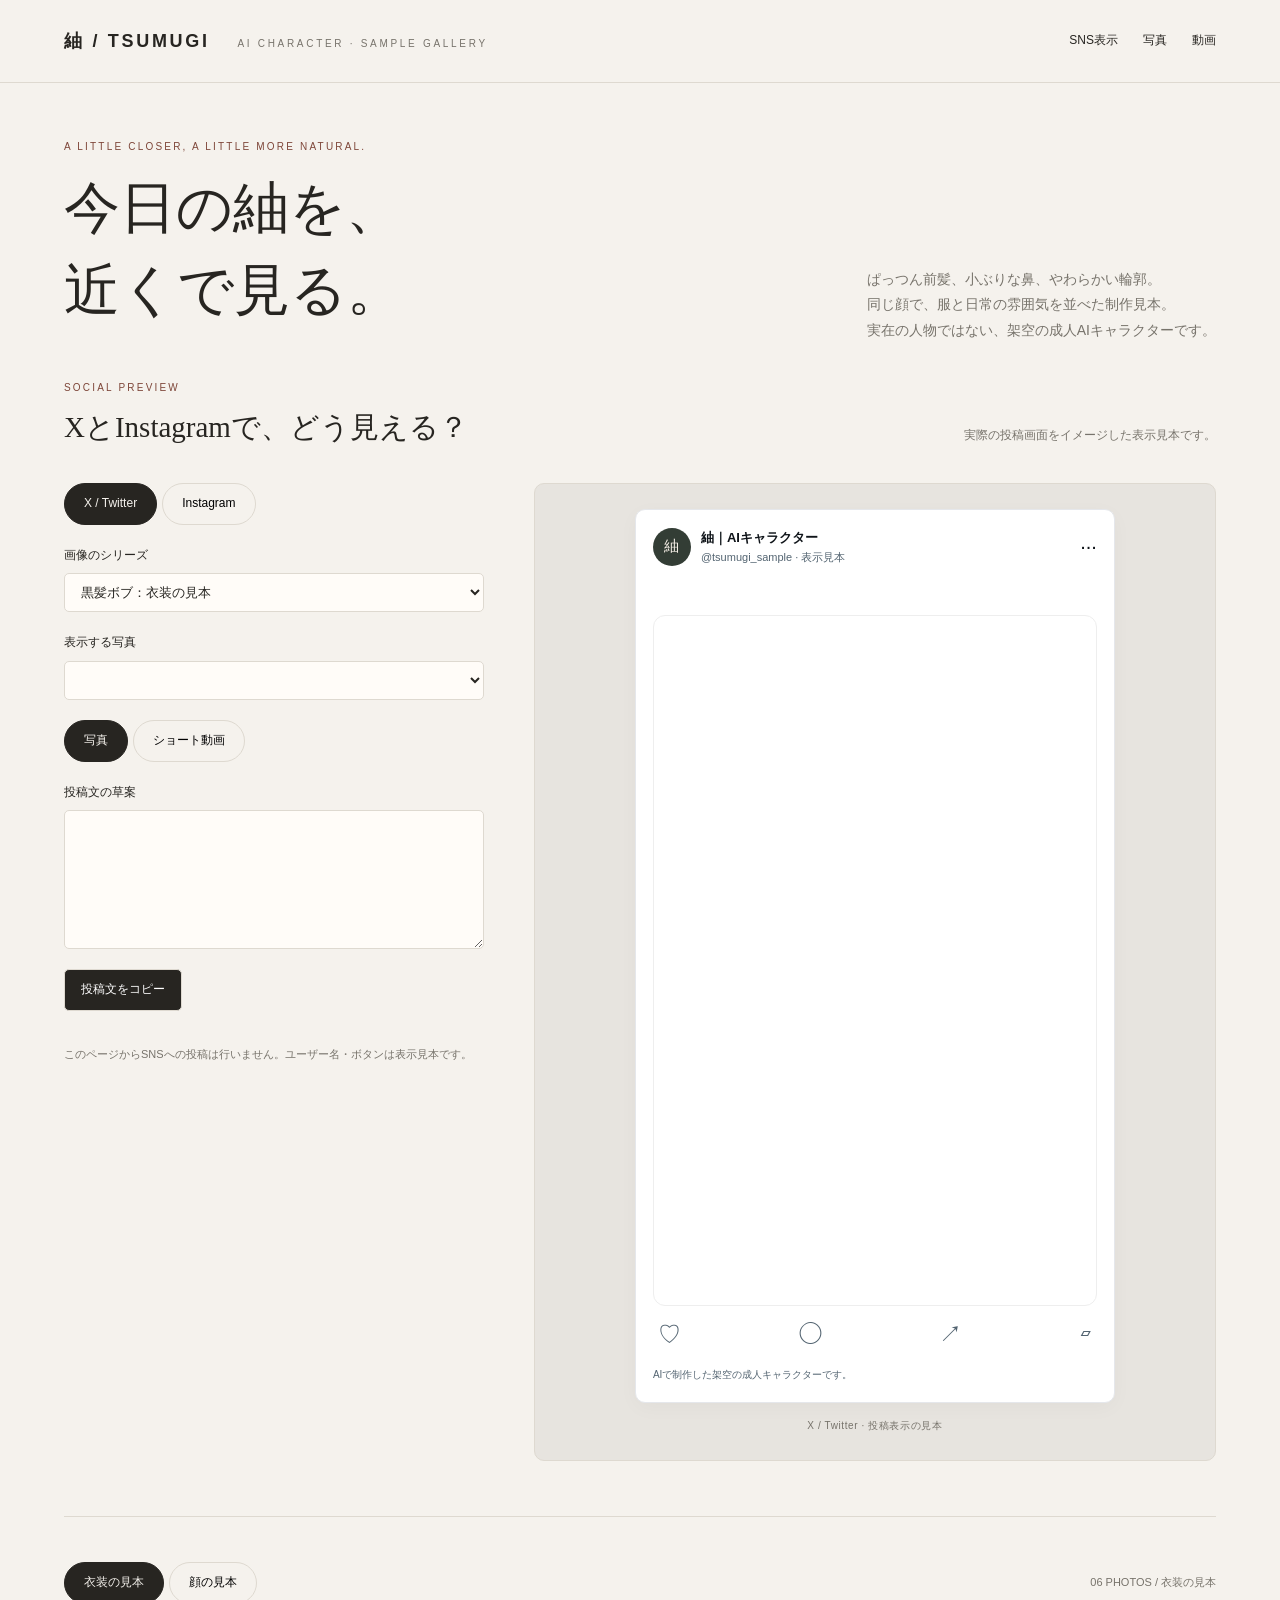
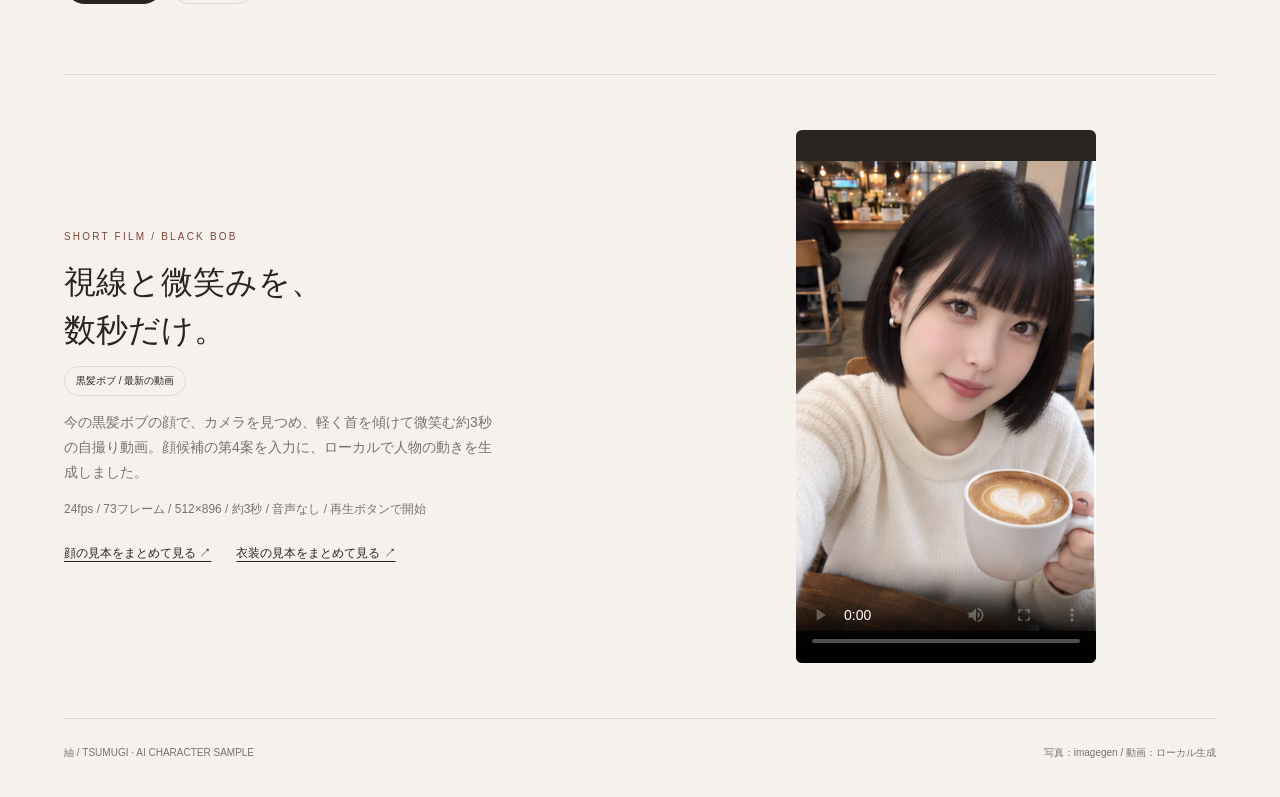
==== commit e1c3a4b2: "旧キャラを削除し黒髪ボブのみ表示" ====
--- a/index.html
+++ b/index.html
@@ -8,18 +8,18 @@
 <section id="social" class="social-section" aria-label="SNS投稿プレビュー">
 <div class="social-heading"><div><div class="eyebrow">Social preview</div><h2>XとInstagramで、どう見える？</h2></div><p>実際の投稿画面をイメージした表示見本です。</p></div>
 <div class="social-layout"><div class="social-controls"><div class="tabs" role="group" aria-label="SNSを選ぶ"><button data-social="x" aria-pressed="true">X / Twitter</button><button data-social="ig" aria-pressed="false">Instagram</button></div>
-<label for="social-source">画像のシリーズ</label><select id="social-source"><option value="outfits">黒髪ボブ：衣装の見本</option><option value="face">黒髪ボブ：顔の見本</option><option value="glamour" selected>肩見せ・サテン服：24歳の別案</option><option value="previous">以前の24歳の顔</option></select>
+<label for="social-source">画像のシリーズ</label><select id="social-source"><option value="outfits" selected>黒髪ボブ：衣装の見本</option><option value="face">黒髪ボブ：顔の見本</option></select>
 <label for="social-photo-select">表示する写真</label><select id="social-photo-select"></select>
 <div class="tabs medium-tabs" role="group" aria-label="投稿の素材"><button data-medium="photo" aria-pressed="true">写真</button><button data-medium="video" aria-pressed="false">ショート動画</button></div>
 <label for="social-caption">投稿文の草案</label><textarea id="social-caption" rows="5"></textarea><button id="social-copy" class="social-copy">投稿文をコピー</button><p id="copy-status" role="status" aria-live="polite"></p><p class="social-help" id="social-note"></p><p class="social-help">このページからSNSへの投稿は行いません。ユーザー名・ボタンは表示見本です。</p></div>
 <div class="social-stage"><article class="post-card is-x" id="post-preview" aria-label="Xの投稿プレビュー"><div class="post-header"><div class="post-avatar" aria-hidden="true">紬</div><div><strong>紬｜AIキャラクター</strong><span class="post-handle">@tsumugi_sample · 表示見本</span></div><span class="post-menu" aria-hidden="true">···</span></div><p id="post-text" class="post-text"></p><div class="post-media"><div id="social-image" role="img"></div><video id="social-video" controls playsinline loop preload="metadata" hidden poster="media/tsumugi-bob-reference-v3.png" aria-label="黒髪ボブの24fpsショート動画"><source src="media/tsumugi-bob-short-v3.mp4" type="video/mp4"></video></div><div class="post-actions" aria-hidden="true"><span>♡</span><span>◯</span><span>↗</span><span class="post-bookmark">▱</span></div><p class="post-disclosure">AIで制作した架空の成人キャラクターです。</p></article><span class="stage-label" id="stage-label">X / Twitter · 投稿表示の見本</span></div></div></section>
-<section id="gallery" aria-label="画像サンプル"><div class="gallery-top"><div class="tabs" role="group" aria-label="写真の種類"><button data-set="outfits" aria-pressed="true">衣装の見本</button><button data-set="face" aria-pressed="false">顔の見本</button><button data-set="glamour" aria-pressed="false">肩見せ・24歳版</button><button data-set="previous" aria-pressed="false">以前の顔</button></div><span class="count" id="count" aria-live="polite">06 PHOTOS / 衣装の見本</span></div><div class="gallery" id="cards"></div><p class="gallery-note" id="gallery-note"></p></section>
-<section class="video-section" id="short"><div><div class="eyebrow">Short film / Black bob</div><h2>視線と微笑みを、<br>数秒だけ。</h2><span class="tag">黒髪ボブ / 最新の動画</span><p>今の黒髪ボブの顔で、カメラを見つめ、軽く首を傾けて微笑む約3秒の自撮り動画。顔候補の第4案を入力に、ローカルで人物の動きを生成しました。</p><p style="font-size:12px">24fps / 73フレーム / 512×896 / 約3秒 / 音声なし / 再生ボタンで開始</p><div class="detail-links"><a href="face-bob.html">顔の見本をまとめて見る ↗</a><a href="outfits.html">衣装の見本をまとめて見る ↗</a><a href="posts.html">元の投稿文を見る ↗</a></div></div><div class="video-wrap"><video controls playsinline loop preload="metadata" poster="media/tsumugi-bob-reference-v3.png" aria-label="黒髪ボブの最新ショート動画"><source src="media/tsumugi-bob-short-v3.mp4" type="video/mp4">動画を再生できません。</video></div></section>
+<section id="gallery" aria-label="画像サンプル"><div class="gallery-top"><div class="tabs" role="group" aria-label="写真の種類"><button data-set="outfits" aria-pressed="true">衣装の見本</button><button data-set="face" aria-pressed="false">顔の見本</button></div><span class="count" id="count" aria-live="polite">06 PHOTOS / 衣装の見本</span></div><div class="gallery" id="cards"></div><p class="gallery-note" id="gallery-note"></p></section>
+<section class="video-section" id="short"><div><div class="eyebrow">Short film / Black bob</div><h2>視線と微笑みを、<br>数秒だけ。</h2><span class="tag">黒髪ボブ / 最新の動画</span><p>今の黒髪ボブの顔で、カメラを見つめ、軽く首を傾けて微笑む約3秒の自撮り動画。顔候補の第4案を入力に、ローカルで人物の動きを生成しました。</p><p style="font-size:12px">24fps / 73フレーム / 512×896 / 約3秒 / 音声なし / 再生ボタンで開始</p><div class="detail-links"><a href="face-bob.html">顔の見本をまとめて見る ↗</a><a href="outfits.html">衣装の見本をまとめて見る ↗</a></div></div><div class="video-wrap"><video controls playsinline loop preload="metadata" poster="media/tsumugi-bob-reference-v3.png" aria-label="黒髪ボブの最新ショート動画"><source src="media/tsumugi-bob-short-v3.mp4" type="video/mp4">動画を再生できません。</video></div></section>
 <footer><span>紬 / TSUMUGI · AI CHARACTER SAMPLE</span><span>写真：imagegen / 動画：ローカル生成</span></footer></main>
 <dialog id="viewer" aria-label="写真を拡大"><div class="dialog-top"><p id="photo-title"></p><button id="close" aria-label="拡大表示を閉じる">閉じる ×</button></div><div id="large-photo" role="img"></div><div class="dialog-nav"><button id="prev">← 前の写真</button><button id="next">次の写真 →</button></div></dialog>
 <script>
-const sets={outfits:{file:'tsumugi-fashion-v9.png',ratio:'410/639',label:'衣装の見本',names:['白のニット','青のブラウス','緑のニット','紺のワンピース','カーディガンとデニム','黒ニットとスカート'],note:'現在の顔を基準にした普段着の6カット。写真をタップすると一枚ずつ大きく見られます。'},face:{file:'tsumugi-bob-candidate-v8.png',ratio:'410/639',label:'顔の見本',names:['カフェで一杯','秋の寄り道','窓辺の青','静かな読書','夕方の光','甘いひと休み'],note:'顔候補の第4案。丸みのある顎、小ぶりな鼻、厚めのぱっつん前髪。18歳の成人を想定した普段着の顔見本です。'},previous:{file:'tsumugi-selfie-v2.png',ratio:'1',label:'以前の顔',names:['朝の一杯','寄り道の秋服','いつもより、青','家で過ごす夜','夕方の一枚','甘いものには、弱い'],note:'以前の24歳の紬。初回動画の制作に使った顔の系統です。現在の黒髪ボブの顔とは別の検討案です。'}};
-sets.glamour={file:'tsumugi-glamour-v3.png',ratio:'1',label:'肩見せ・24歳の別案',names:['肩見せニット','サテンとコート','肩を出した青','サテンの部屋着','白いサテン','黒いサテン'],note:'24歳の架空の成人キャラクターの別案。肩見せ、胸元、サテン服を取り入れた見本です。'};const positions=['0% 0%','50% 0%','100% 0%','0% 100%','50% 100%','100% 100%'];let active='outfits',selected=0;const viewer=document.querySelector('#viewer');let opener;
+const sets={outfits:{file:'tsumugi-fashion-v9.png',ratio:'410/639',label:'衣装の見本',names:['白のニット','青のブラウス','緑のニット','紺のワンピース','カーディガンとデニム','黒ニットとスカート'],note:'現在の顔を基準にした普段着の6カット。写真をタップすると一枚ずつ大きく見られます。'},face:{file:'tsumugi-bob-candidate-v8.png',ratio:'410/639',label:'顔の見本',names:['カフェで一杯','秋の寄り道','窓辺の青','静かな読書','夕方の光','甘いひと休み'],note:'顔候補の第4案。丸みのある顎、小ぶりな鼻、厚めのぱっつん前髪。18歳の成人を想定した普段着の顔見本です。'}}};
+const positions=['0% 0%','50% 0%','100% 0%','0% 100%','50% 100%','100% 100%'];let active='outfits',selected=0;const viewer=document.querySelector('#viewer');let opener;
 function decorate(el,i){const s=sets[active];el.style.backgroundImage='url("media/'+s.file+'")';el.style.backgroundPosition=positions[i];el.style.aspectRatio=s.ratio;el.style.setProperty('--ratio',s.ratio);el.setAttribute('aria-label',s.label+'：'+s.names[i])}
 function render(){const s=sets[active];document.querySelector('#count').textContent='06 PHOTOS / '+s.label;document.querySelector('#gallery-note').textContent=s.note;const cards=document.querySelector('#cards');cards.replaceChildren();s.names.forEach((name,i)=>{const card=document.createElement('article');card.className='card';const button=document.createElement('button');button.className='image-button';button.setAttribute('aria-label',name+'を拡大');const photo=document.createElement('div');photo.className='photo';decorate(photo,i);const hint=document.createElement('span');hint.className='zoom-hint';hint.textContent='拡大 ↗';button.append(photo,hint);button.addEventListener('click',()=>{selected=i;opener=button;showPhoto();viewer.showModal()});const caption=document.createElement('div');caption.className='caption';const number=document.createElement('span');number.className='number';number.textContent=String(i+1).padStart(2,'0');const title=document.createElement('h2');title.className='card-title';title.textContent=name;caption.append(number,title);const note=document.createElement('p');note.className='card-note';note.textContent=s.label+' / '+String(i+1).padStart(2,'0');card.append(button,caption,note);cards.append(card)})}
 function showPhoto(){decorate(document.querySelector('#large-photo'),selected);document.querySelector('#photo-title').textContent=String(selected+1).padStart(2,'0')+' / '+sets[active].names[selected]}
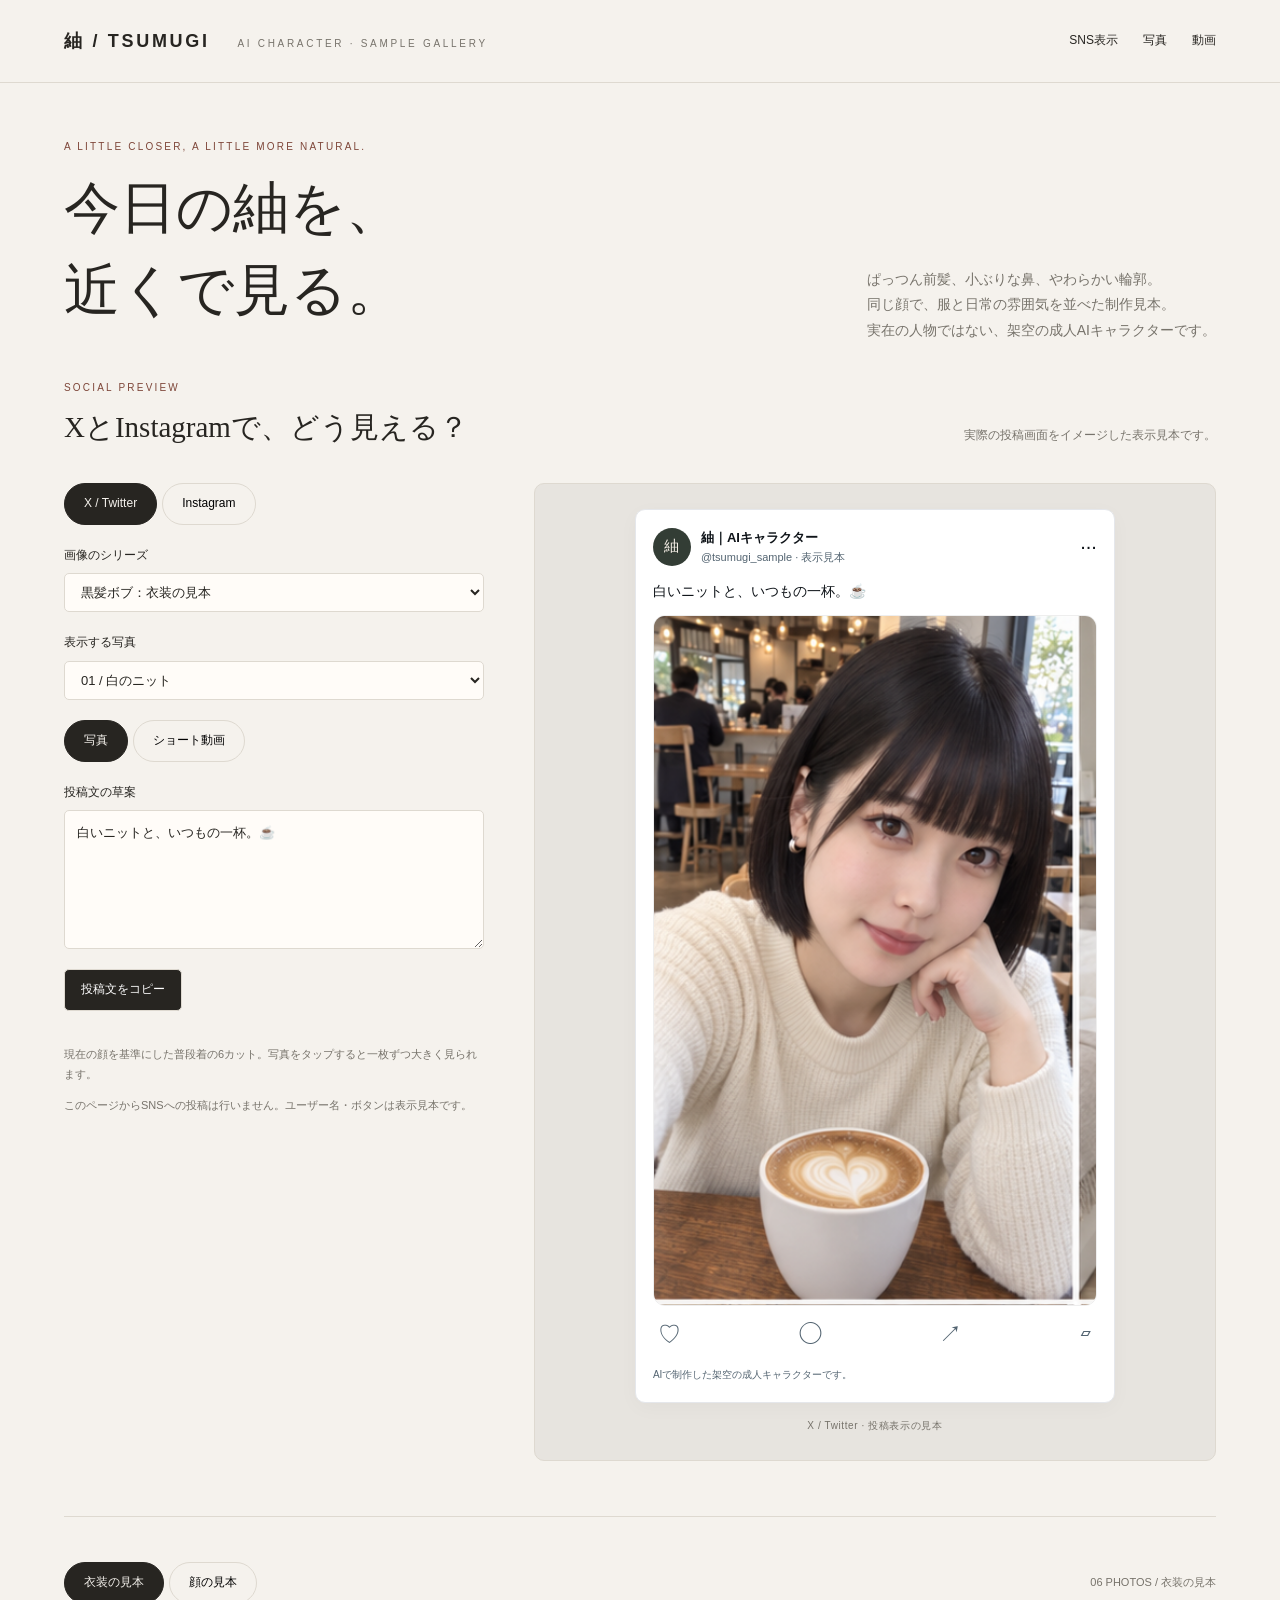
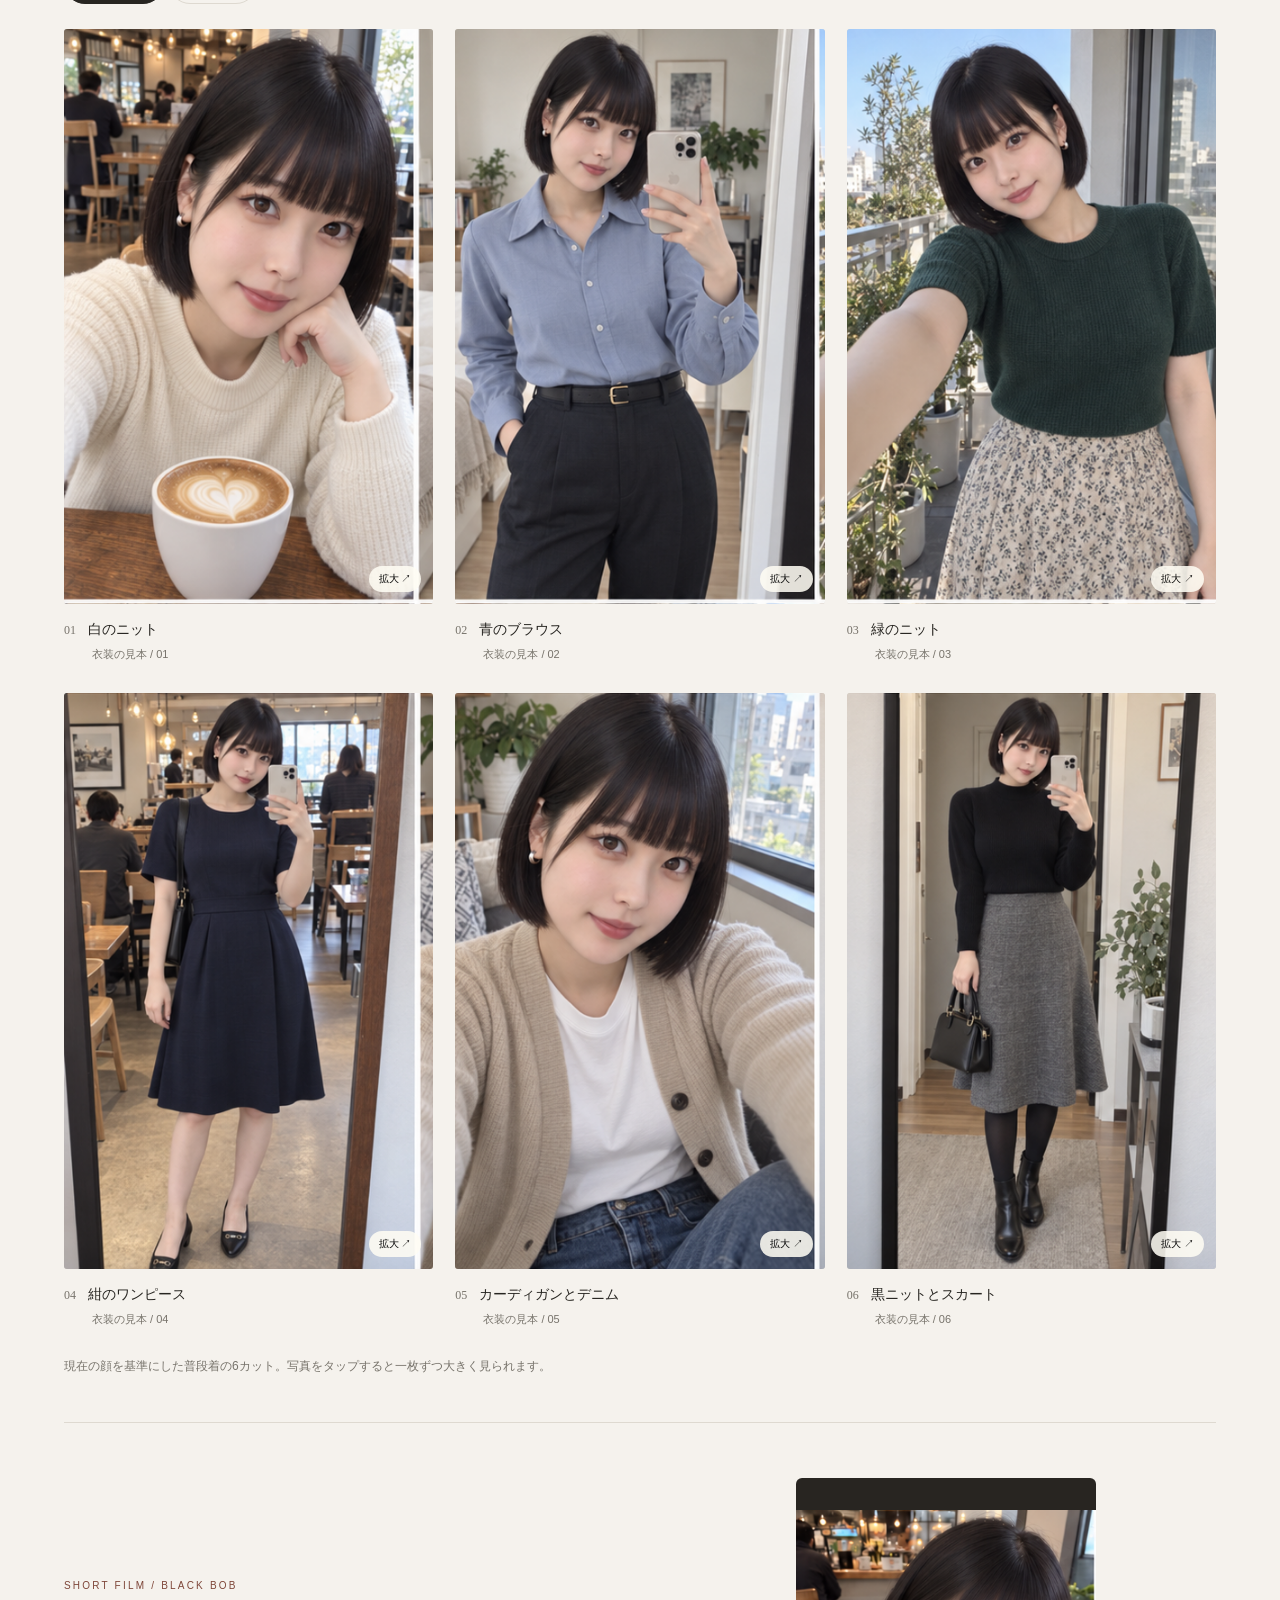
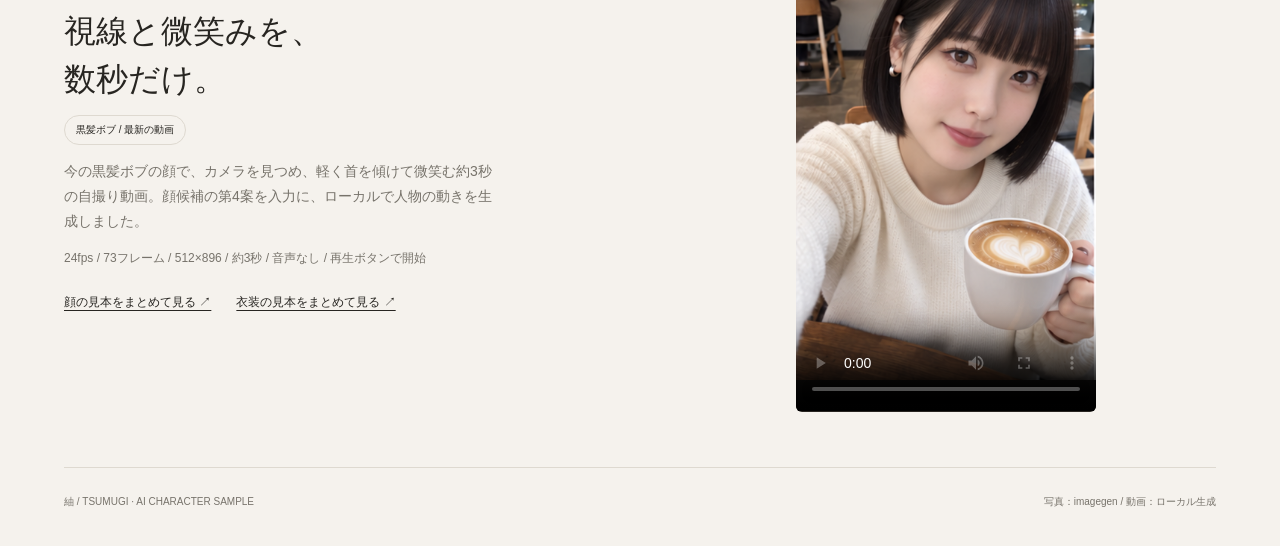
==== commit 047d1a42: "黒髪ボブのギャラリー定義を修正" ====
--- a/index.html
+++ b/index.html
@@ -18,7 +18,7 @@
 <footer><span>紬 / TSUMUGI · AI CHARACTER SAMPLE</span><span>写真：imagegen / 動画：ローカル生成</span></footer></main>
 <dialog id="viewer" aria-label="写真を拡大"><div class="dialog-top"><p id="photo-title"></p><button id="close" aria-label="拡大表示を閉じる">閉じる ×</button></div><div id="large-photo" role="img"></div><div class="dialog-nav"><button id="prev">← 前の写真</button><button id="next">次の写真 →</button></div></dialog>
 <script>
-const sets={outfits:{file:'tsumugi-fashion-v9.png',ratio:'410/639',label:'衣装の見本',names:['白のニット','青のブラウス','緑のニット','紺のワンピース','カーディガンとデニム','黒ニットとスカート'],note:'現在の顔を基準にした普段着の6カット。写真をタップすると一枚ずつ大きく見られます。'},face:{file:'tsumugi-bob-candidate-v8.png',ratio:'410/639',label:'顔の見本',names:['カフェで一杯','秋の寄り道','窓辺の青','静かな読書','夕方の光','甘いひと休み'],note:'顔候補の第4案。丸みのある顎、小ぶりな鼻、厚めのぱっつん前髪。18歳の成人を想定した普段着の顔見本です。'}}};
+const sets={outfits:{file:'tsumugi-fashion-v9.png',ratio:'410/639',label:'衣装の見本',names:['白のニット','青のブラウス','緑のニット','紺のワンピース','カーディガンとデニム','黒ニットとスカート'],note:'現在の顔を基準にした普段着の6カット。写真をタップすると一枚ずつ大きく見られます。'},face:{file:'tsumugi-bob-candidate-v8.png',ratio:'410/639',label:'顔の見本',names:['カフェで一杯','秋の寄り道','窓辺の青','静かな読書','夕方の光','甘いひと休み'],note:'顔候補の第4案。丸みのある顎、小ぶりな鼻、厚めのぱっつん前髪。18歳の成人を想定した普段着の顔見本です。'}};
 const positions=['0% 0%','50% 0%','100% 0%','0% 100%','50% 100%','100% 100%'];let active='outfits',selected=0;const viewer=document.querySelector('#viewer');let opener;
 function decorate(el,i){const s=sets[active];el.style.backgroundImage='url("media/'+s.file+'")';el.style.backgroundPosition=positions[i];el.style.aspectRatio=s.ratio;el.style.setProperty('--ratio',s.ratio);el.setAttribute('aria-label',s.label+'：'+s.names[i])}
 function render(){const s=sets[active];document.querySelector('#count').textContent='06 PHOTOS / '+s.label;document.querySelector('#gallery-note').textContent=s.note;const cards=document.querySelector('#cards');cards.replaceChildren();s.names.forEach((name,i)=>{const card=document.createElement('article');card.className='card';const button=document.createElement('button');button.className='image-button';button.setAttribute('aria-label',name+'を拡大');const photo=document.createElement('div');photo.className='photo';decorate(photo,i);const hint=document.createElement('span');hint.className='zoom-hint';hint.textContent='拡大 ↗';button.append(photo,hint);button.addEventListener('click',()=>{selected=i;opener=button;showPhoto();viewer.showModal()});const caption=document.createElement('div');caption.className='caption';const number=document.createElement('span');number.className='number';number.textContent=String(i+1).padStart(2,'0');const title=document.createElement('h2');title.className='card-title';title.textContent=name;caption.append(number,title);const note=document.createElement('p');note.className='card-note';note.textContent=s.label+' / '+String(i+1).padStart(2,'0');card.append(button,caption,note);cards.append(card)})}
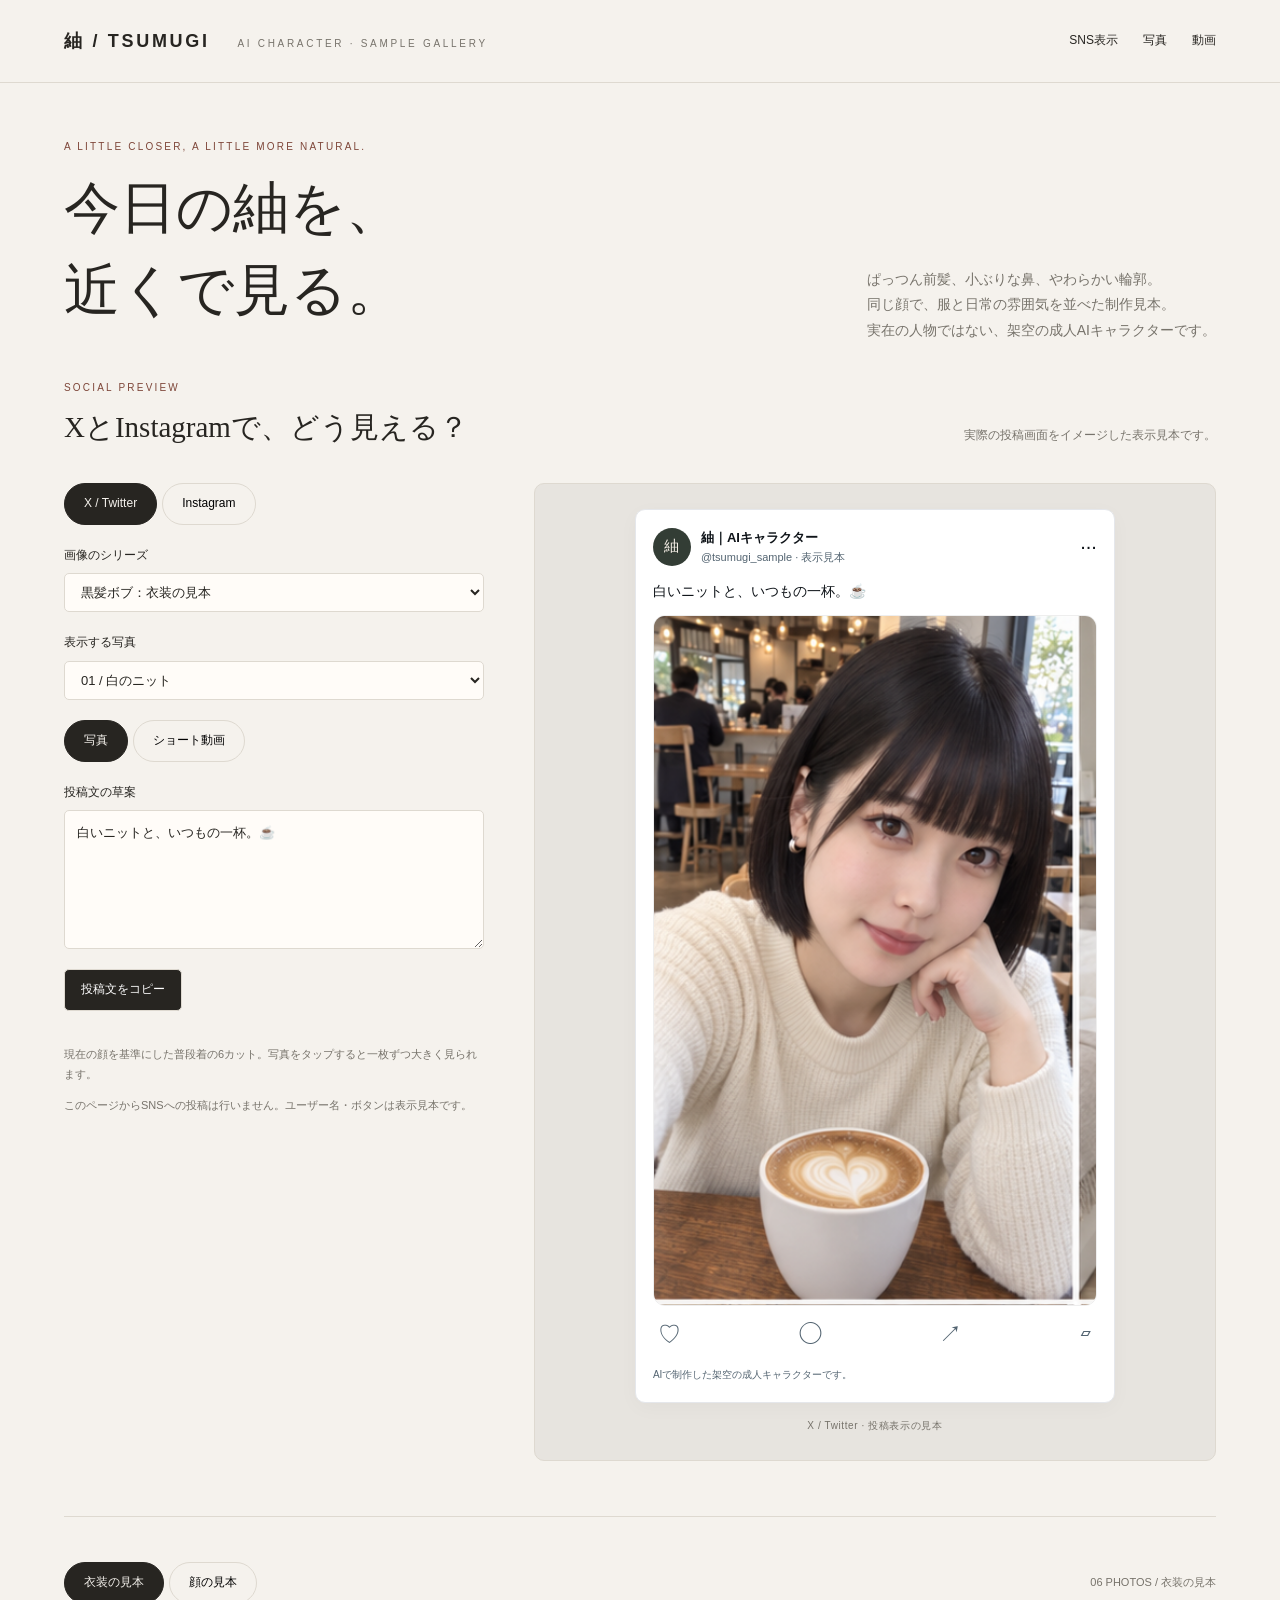
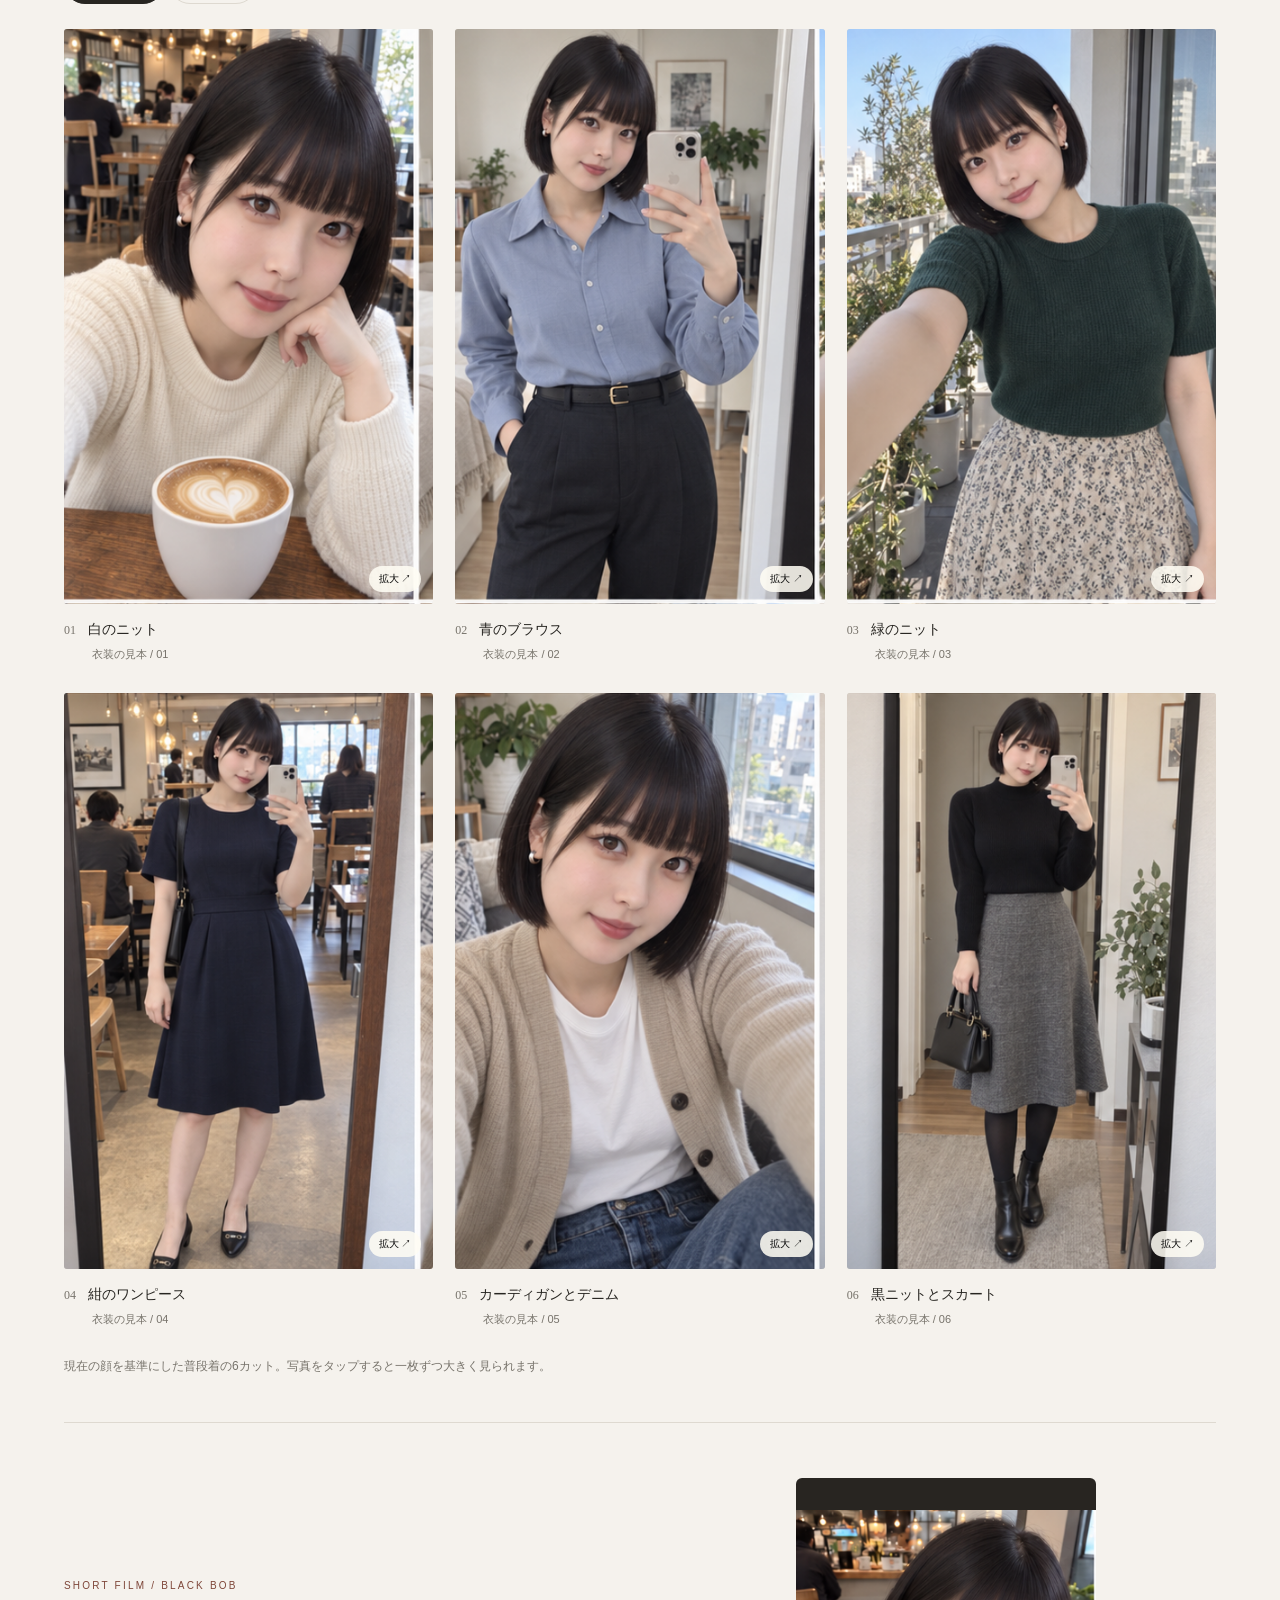
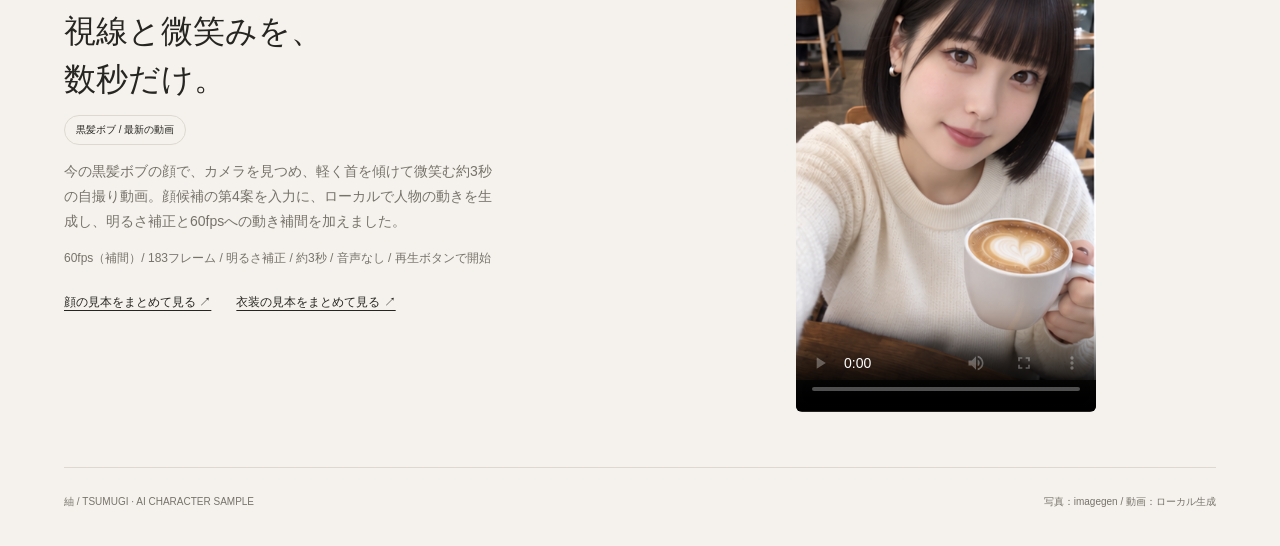
==== commit 35dc47be: "ちらつき補正と60fps補間の動画へ更新" ====
--- a/index.html
+++ b/index.html
@@ -12,9 +12,9 @@
 <label for="social-photo-select">表示する写真</label><select id="social-photo-select"></select>
 <div class="tabs medium-tabs" role="group" aria-label="投稿の素材"><button data-medium="photo" aria-pressed="true">写真</button><button data-medium="video" aria-pressed="false">ショート動画</button></div>
 <label for="social-caption">投稿文の草案</label><textarea id="social-caption" rows="5"></textarea><button id="social-copy" class="social-copy">投稿文をコピー</button><p id="copy-status" role="status" aria-live="polite"></p><p class="social-help" id="social-note"></p><p class="social-help">このページからSNSへの投稿は行いません。ユーザー名・ボタンは表示見本です。</p></div>
-<div class="social-stage"><article class="post-card is-x" id="post-preview" aria-label="Xの投稿プレビュー"><div class="post-header"><div class="post-avatar" aria-hidden="true">紬</div><div><strong>紬｜AIキャラクター</strong><span class="post-handle">@tsumugi_sample · 表示見本</span></div><span class="post-menu" aria-hidden="true">···</span></div><p id="post-text" class="post-text"></p><div class="post-media"><div id="social-image" role="img"></div><video id="social-video" controls playsinline loop preload="metadata" hidden poster="media/tsumugi-bob-reference-v3.png" aria-label="黒髪ボブの24fpsショート動画"><source src="media/tsumugi-bob-short-v3.mp4" type="video/mp4"></video></div><div class="post-actions" aria-hidden="true"><span>♡</span><span>◯</span><span>↗</span><span class="post-bookmark">▱</span></div><p class="post-disclosure">AIで制作した架空の成人キャラクターです。</p></article><span class="stage-label" id="stage-label">X / Twitter · 投稿表示の見本</span></div></div></section>
+<div class="social-stage"><article class="post-card is-x" id="post-preview" aria-label="Xの投稿プレビュー"><div class="post-header"><div class="post-avatar" aria-hidden="true">紬</div><div><strong>紬｜AIキャラクター</strong><span class="post-handle">@tsumugi_sample · 表示見本</span></div><span class="post-menu" aria-hidden="true">···</span></div><p id="post-text" class="post-text"></p><div class="post-media"><div id="social-image" role="img"></div><video id="social-video" controls playsinline loop preload="metadata" hidden poster="media/tsumugi-bob-reference-v3.png" aria-label="黒髪ボブの60fps補間ショート動画"><source src="media/tsumugi-bob-short-v4.mp4" type="video/mp4"></video></div><div class="post-actions" aria-hidden="true"><span>♡</span><span>◯</span><span>↗</span><span class="post-bookmark">▱</span></div><p class="post-disclosure">AIで制作した架空の成人キャラクターです。</p></article><span class="stage-label" id="stage-label">X / Twitter · 投稿表示の見本</span></div></div></section>
 <section id="gallery" aria-label="画像サンプル"><div class="gallery-top"><div class="tabs" role="group" aria-label="写真の種類"><button data-set="outfits" aria-pressed="true">衣装の見本</button><button data-set="face" aria-pressed="false">顔の見本</button></div><span class="count" id="count" aria-live="polite">06 PHOTOS / 衣装の見本</span></div><div class="gallery" id="cards"></div><p class="gallery-note" id="gallery-note"></p></section>
-<section class="video-section" id="short"><div><div class="eyebrow">Short film / Black bob</div><h2>視線と微笑みを、<br>数秒だけ。</h2><span class="tag">黒髪ボブ / 最新の動画</span><p>今の黒髪ボブの顔で、カメラを見つめ、軽く首を傾けて微笑む約3秒の自撮り動画。顔候補の第4案を入力に、ローカルで人物の動きを生成しました。</p><p style="font-size:12px">24fps / 73フレーム / 512×896 / 約3秒 / 音声なし / 再生ボタンで開始</p><div class="detail-links"><a href="face-bob.html">顔の見本をまとめて見る ↗</a><a href="outfits.html">衣装の見本をまとめて見る ↗</a></div></div><div class="video-wrap"><video controls playsinline loop preload="metadata" poster="media/tsumugi-bob-reference-v3.png" aria-label="黒髪ボブの最新ショート動画"><source src="media/tsumugi-bob-short-v3.mp4" type="video/mp4">動画を再生できません。</video></div></section>
+<section class="video-section" id="short"><div><div class="eyebrow">Short film / Black bob</div><h2>視線と微笑みを、<br>数秒だけ。</h2><span class="tag">黒髪ボブ / 最新の動画</span><p>今の黒髪ボブの顔で、カメラを見つめ、軽く首を傾けて微笑む約3秒の自撮り動画。顔候補の第4案を入力に、ローカルで人物の動きを生成し、明るさ補正と60fpsへの動き補間を加えました。</p><p style="font-size:12px">60fps（補間）/ 183フレーム / 明るさ補正 / 約3秒 / 音声なし / 再生ボタンで開始</p><div class="detail-links"><a href="face-bob.html">顔の見本をまとめて見る ↗</a><a href="outfits.html">衣装の見本をまとめて見る ↗</a></div></div><div class="video-wrap"><video controls playsinline loop preload="metadata" poster="media/tsumugi-bob-reference-v3.png" aria-label="黒髪ボブの最新ショート動画"><source src="media/tsumugi-bob-short-v4.mp4" type="video/mp4">動画を再生できません。</video></div></section>
 <footer><span>紬 / TSUMUGI · AI CHARACTER SAMPLE</span><span>写真：imagegen / 動画：ローカル生成</span></footer></main>
 <dialog id="viewer" aria-label="写真を拡大"><div class="dialog-top"><p id="photo-title"></p><button id="close" aria-label="拡大表示を閉じる">閉じる ×</button></div><div id="large-photo" role="img"></div><div class="dialog-nav"><button id="prev">← 前の写真</button><button id="next">次の写真 →</button></div></dialog>
 <script>
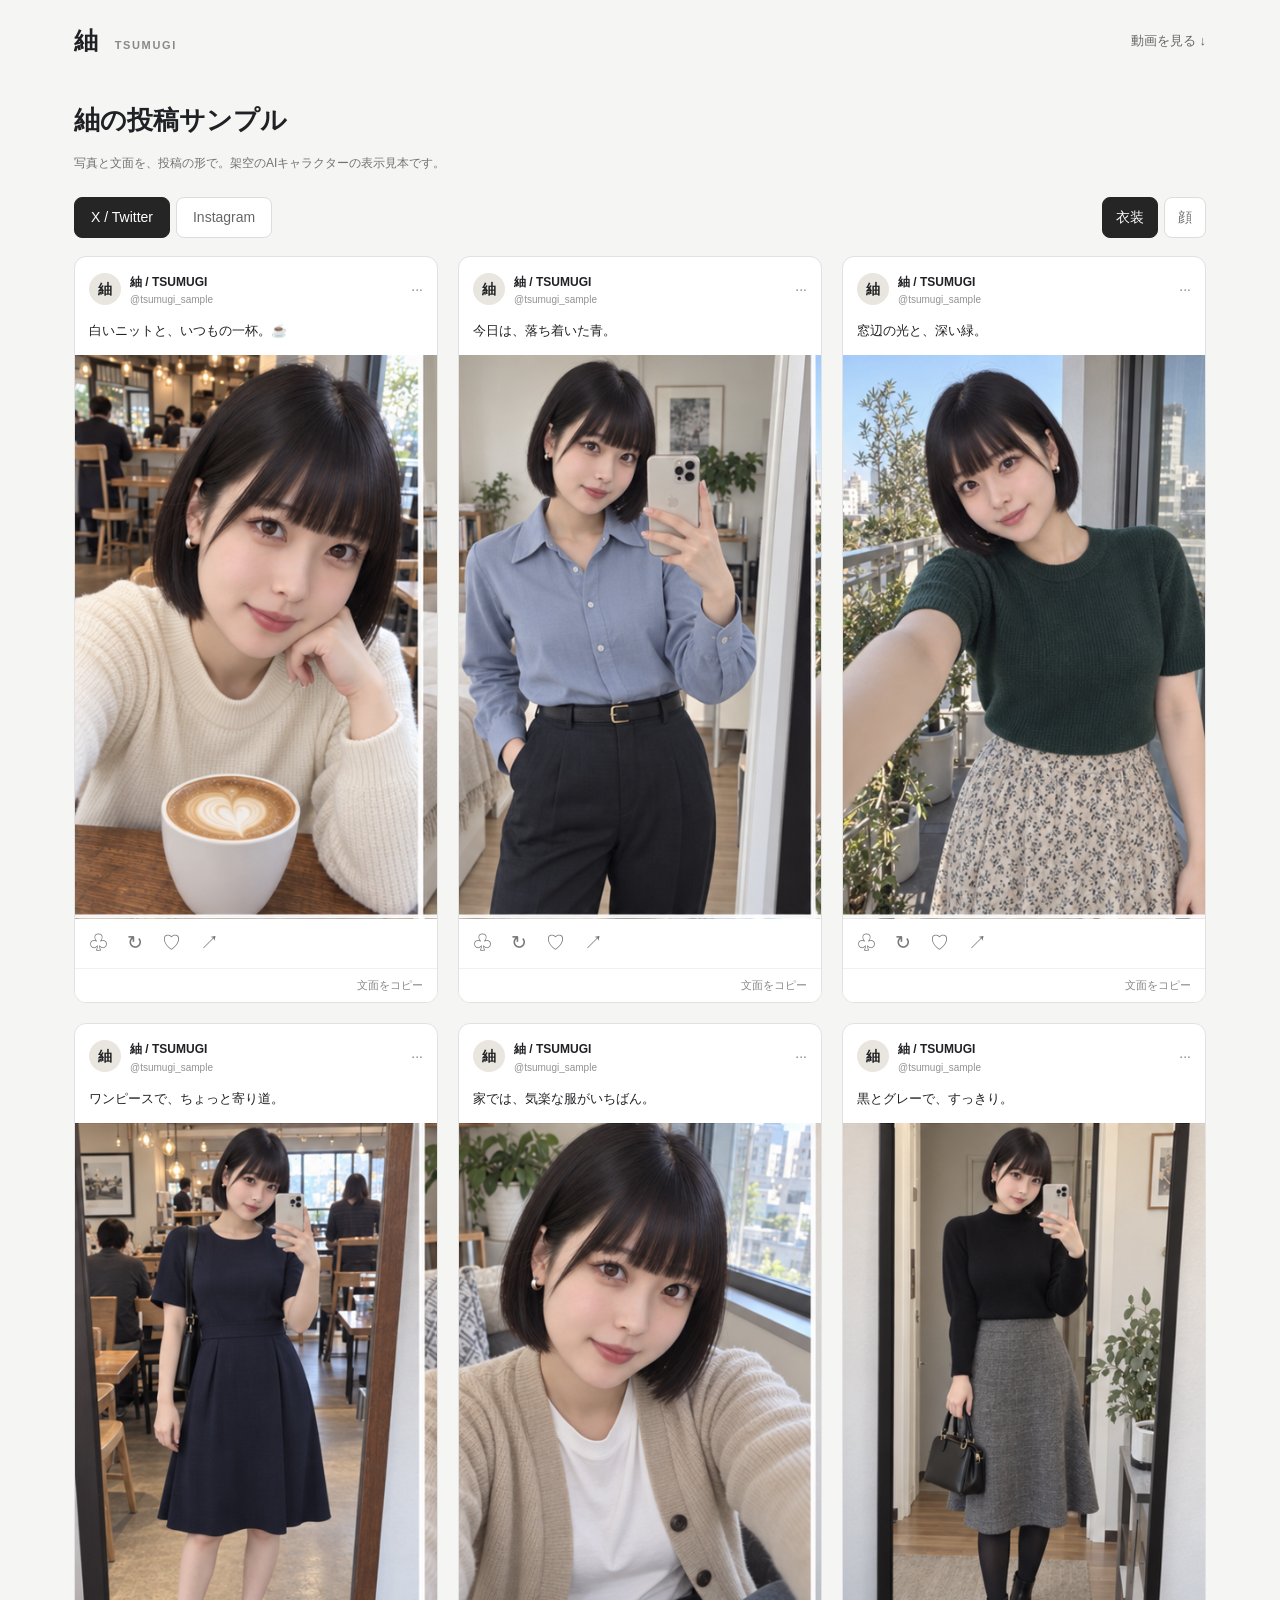
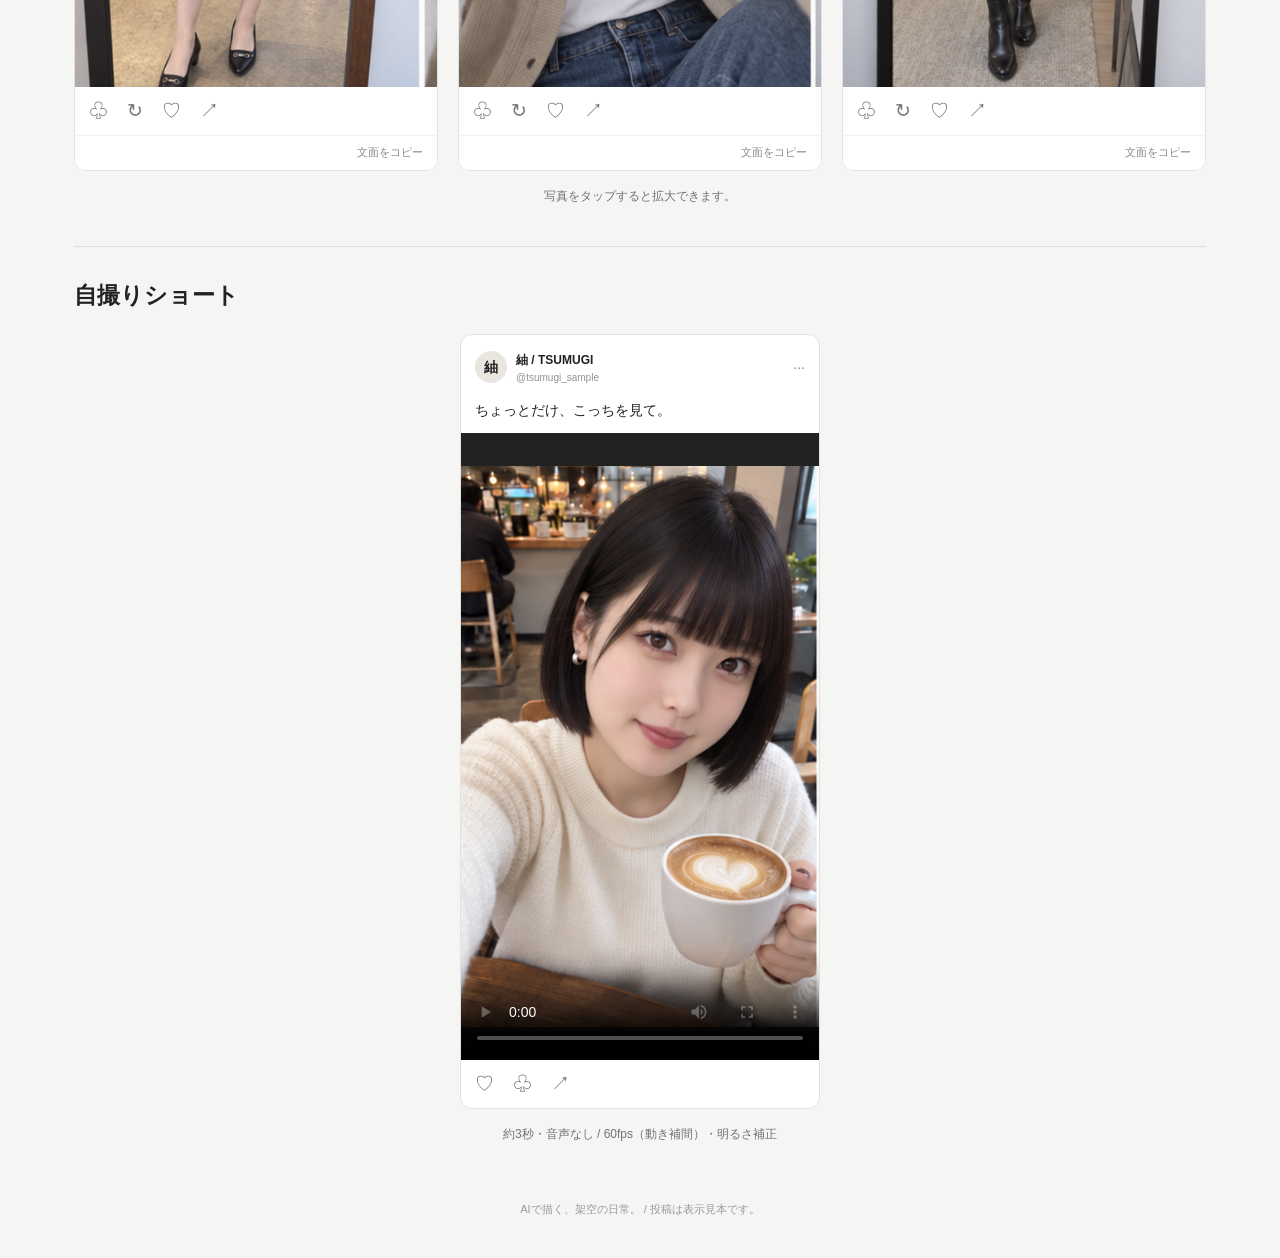
==== commit 2d9912a3: "Show six simple social post samples" ====
--- a/index.html
+++ b/index.html
@@ -1,27 +1,9 @@
 <!doctype html>
-<html lang="ja"><head><meta charset="utf-8"><meta name="viewport" content="width=device-width,initial-scale=1"><meta name="theme-color" content="#f5f2ed"><title>紬 / TSUMUGI — Sample Gallery</title>
-<style>
-:root{--paper:#f5f2ed;--ink:#272521;--muted:#77736b;--line:#ded9d0;--accent:#7e4639}*{box-sizing:border-box}html{scroll-behavior:smooth}body{margin:0;background:var(--paper);color:var(--ink);font:14px/1.8 'Yu Gothic UI',Meiryo,sans-serif}button,a{-webkit-tap-highlight-color:transparent}button{font:inherit;cursor:pointer}a{color:inherit;text-underline-offset:4px}button:focus-visible,a:focus-visible{outline:3px solid var(--accent);outline-offset:5px}header{max-width:1440px;margin:auto;padding:25px 5%;display:flex;align-items:center;justify-content:space-between;border-bottom:1px solid var(--line)}.brand{font-size:18px;letter-spacing:.15em;font-weight:600}.brand small{font-size:10px;color:var(--muted);margin-left:20px;font-weight:400}nav{display:flex;gap:25px;font-size:12px}nav a{text-decoration:none}main{max-width:1440px;margin:auto;padding:0 5%}.intro{display:flex;gap:40px;justify-content:space-between;align-items:end;padding:55px 0 36px}.eyebrow{font-size:10px;letter-spacing:.22em;color:var(--accent);text-transform:uppercase}h1{font:400 clamp(32px,4.5vw,56px)/1.45 'Yu Mincho',serif;margin:12px 0}.intro p{margin:0;color:var(--muted);max-width:400px}.gallery-top{display:flex;align-items:center;justify-content:space-between;gap:20px;margin-bottom:25px}.tabs{display:flex;gap:5px;flex-wrap:wrap}.tabs button{border:1px solid var(--line);background:transparent;border-radius:100px;padding:9px 19px;font-size:12px}.tabs button[aria-pressed=true]{background:var(--ink);color:var(--paper);border-color:var(--ink)}.count{color:var(--muted);font-size:11px;white-space:nowrap}.gallery{display:grid;grid-template-columns:repeat(3,1fr);gap:28px 22px}.card{min-width:0}.image-button{display:block;width:100%;padding:0;border:0;background:#ded9d0;border-radius:3px;overflow:hidden;position:relative}.photo{width:100%;aspect-ratio:410/639;background-size:300% 200%;background-repeat:no-repeat;transition:transform .35s}.image-button:hover .photo{transform:scale(1.025)}.zoom-hint{position:absolute;right:12px;bottom:12px;background:#fffdf4de;border-radius:100px;padding:4px 10px;font-size:10px}.caption{padding:13px 0 0;display:flex;align-items:baseline;gap:12px}.number{color:var(--muted);font:12px Georgia,serif}h2.card-title{font-size:14px;font-weight:500;margin:0}.card-note{font-size:11px;color:var(--muted);margin:3px 0 0 28px}.gallery-note{color:var(--muted);font-size:12px;margin:26px 0 45px}.video-section{display:grid;grid-template-columns:1fr 1fr;gap:70px;padding:55px 0;border-top:1px solid var(--line);align-items:center}.video-section h2{font:400 32px/1.5 'Yu Mincho',serif;margin:12px 0}.video-section p{color:var(--muted);max-width:430px}.tag{font-size:10px;display:inline-block;padding:5px 11px;border:1px solid var(--line);border-radius:100px}.video-wrap{max-width:300px;width:100%;margin:auto}video{width:100%;display:block;aspect-ratio:9/16;background:#282521;border-radius:6px}.detail-links{display:flex;gap:25px;flex-wrap:wrap;margin-top:22px;font-size:12px}footer{border-top:1px solid var(--line);padding:25px 0 35px;display:flex;justify-content:space-between;gap:20px;font-size:10px;color:var(--muted)}dialog{border:0;border-radius:7px;background:var(--paper);color:var(--ink);padding:18px;max-width:min(92vw,560px);width:100%;max-height:95dvh}dialog::backdrop{background:#161410c9}.dialog-top{display:flex;justify-content:space-between;align-items:center;margin-bottom:12px}.dialog-top p{margin:0;font-size:13px}#close{background:transparent;border:1px solid var(--line);border-radius:100px;padding:5px 12px}#large-photo{max-height:72dvh;aspect-ratio:410/639;width:min(100%,calc(72dvh * var(--ratio,410/639)));margin:auto;background-size:300% 200%;background-repeat:no-repeat}.dialog-nav{display:flex;justify-content:space-between;margin-top:12px}.dialog-nav button{background:transparent;border:0;color:var(--ink);padding:6px 12px}@media(max-width:850px){.intro{display:block}.intro p{margin-top:20px}.gallery{grid-template-columns:repeat(2,1fr)}.video-section{gap:30px}.brand small{display:none}}@media(max-width:520px){header{padding:19px 6%}main{padding:0 6%}nav{gap:15px}.brand{font-size:15px}.intro{padding:36px 0 25px}.intro p{font-size:12px}.gallery-top{display:block}.count{display:block;margin-top:12px}.tabs button{padding:8px 14px}.gallery{gap:24px 12px}.caption{gap:7px}h2.card-title{font-size:12px}.card-note{font-size:10px;margin-left:21px}.zoom-hint{right:6px;bottom:7px;padding:2px 7px}.video-section{grid-template-columns:1fr;padding:38px 0}.video-section h2{font-size:27px}.video-wrap{max-width:290px}footer{flex-direction:column;gap:5px}}@media(prefers-reduced-motion:reduce){html{scroll-behavior:auto}.photo{transition:none}}
-</style><link rel="stylesheet" href="media/social-preview.css"></head><body>
-<header><a class="brand" href="#" style="text-decoration:none">紬 / TSUMUGI <small>AI CHARACTER · SAMPLE GALLERY</small></a><nav aria-label="ページ内移動"><a href="#social">SNS表示</a><a href="#gallery">写真</a><a href="#short">動画</a></nav></header>
-<main><section class="intro"><div><div class="eyebrow">A little closer, a little more natural.</div><h1>今日の紬を、<br>近くで見る。</h1></div><p>ぱっつん前髪、小ぶりな鼻、やわらかい輪郭。<br>同じ顔で、服と日常の雰囲気を並べた制作見本。<br>実在の人物ではない、架空の成人AIキャラクターです。</p></section>
-<section id="social" class="social-section" aria-label="SNS投稿プレビュー">
-<div class="social-heading"><div><div class="eyebrow">Social preview</div><h2>XとInstagramで、どう見える？</h2></div><p>実際の投稿画面をイメージした表示見本です。</p></div>
-<div class="social-layout"><div class="social-controls"><div class="tabs" role="group" aria-label="SNSを選ぶ"><button data-social="x" aria-pressed="true">X / Twitter</button><button data-social="ig" aria-pressed="false">Instagram</button></div>
-<label for="social-source">画像のシリーズ</label><select id="social-source"><option value="outfits" selected>黒髪ボブ：衣装の見本</option><option value="face">黒髪ボブ：顔の見本</option></select>
-<label for="social-photo-select">表示する写真</label><select id="social-photo-select"></select>
-<div class="tabs medium-tabs" role="group" aria-label="投稿の素材"><button data-medium="photo" aria-pressed="true">写真</button><button data-medium="video" aria-pressed="false">ショート動画</button></div>
-<label for="social-caption">投稿文の草案</label><textarea id="social-caption" rows="5"></textarea><button id="social-copy" class="social-copy">投稿文をコピー</button><p id="copy-status" role="status" aria-live="polite"></p><p class="social-help" id="social-note"></p><p class="social-help">このページからSNSへの投稿は行いません。ユーザー名・ボタンは表示見本です。</p></div>
-<div class="social-stage"><article class="post-card is-x" id="post-preview" aria-label="Xの投稿プレビュー"><div class="post-header"><div class="post-avatar" aria-hidden="true">紬</div><div><strong>紬｜AIキャラクター</strong><span class="post-handle">@tsumugi_sample · 表示見本</span></div><span class="post-menu" aria-hidden="true">···</span></div><p id="post-text" class="post-text"></p><div class="post-media"><div id="social-image" role="img"></div><video id="social-video" controls playsinline loop preload="metadata" hidden poster="media/tsumugi-bob-reference-v3.png" aria-label="黒髪ボブの60fps補間ショート動画"><source src="media/tsumugi-bob-short-v4.mp4" type="video/mp4"></video></div><div class="post-actions" aria-hidden="true"><span>♡</span><span>◯</span><span>↗</span><span class="post-bookmark">▱</span></div><p class="post-disclosure">AIで制作した架空の成人キャラクターです。</p></article><span class="stage-label" id="stage-label">X / Twitter · 投稿表示の見本</span></div></div></section>
-<section id="gallery" aria-label="画像サンプル"><div class="gallery-top"><div class="tabs" role="group" aria-label="写真の種類"><button data-set="outfits" aria-pressed="true">衣装の見本</button><button data-set="face" aria-pressed="false">顔の見本</button></div><span class="count" id="count" aria-live="polite">06 PHOTOS / 衣装の見本</span></div><div class="gallery" id="cards"></div><p class="gallery-note" id="gallery-note"></p></section>
-<section class="video-section" id="short"><div><div class="eyebrow">Short film / Black bob</div><h2>視線と微笑みを、<br>数秒だけ。</h2><span class="tag">黒髪ボブ / 最新の動画</span><p>今の黒髪ボブの顔で、カメラを見つめ、軽く首を傾けて微笑む約3秒の自撮り動画。顔候補の第4案を入力に、ローカルで人物の動きを生成し、明るさ補正と60fpsへの動き補間を加えました。</p><p style="font-size:12px">60fps（補間）/ 183フレーム / 明るさ補正 / 約3秒 / 音声なし / 再生ボタンで開始</p><div class="detail-links"><a href="face-bob.html">顔の見本をまとめて見る ↗</a><a href="outfits.html">衣装の見本をまとめて見る ↗</a></div></div><div class="video-wrap"><video controls playsinline loop preload="metadata" poster="media/tsumugi-bob-reference-v3.png" aria-label="黒髪ボブの最新ショート動画"><source src="media/tsumugi-bob-short-v4.mp4" type="video/mp4">動画を再生できません。</video></div></section>
-<footer><span>紬 / TSUMUGI · AI CHARACTER SAMPLE</span><span>写真：imagegen / 動画：ローカル生成</span></footer></main>
-<dialog id="viewer" aria-label="写真を拡大"><div class="dialog-top"><p id="photo-title"></p><button id="close" aria-label="拡大表示を閉じる">閉じる ×</button></div><div id="large-photo" role="img"></div><div class="dialog-nav"><button id="prev">← 前の写真</button><button id="next">次の写真 →</button></div></dialog>
-<script>
-const sets={outfits:{file:'tsumugi-fashion-v9.png',ratio:'410/639',label:'衣装の見本',names:['白のニット','青のブラウス','緑のニット','紺のワンピース','カーディガンとデニム','黒ニットとスカート'],note:'現在の顔を基準にした普段着の6カット。写真をタップすると一枚ずつ大きく見られます。'},face:{file:'tsumugi-bob-candidate-v8.png',ratio:'410/639',label:'顔の見本',names:['カフェで一杯','秋の寄り道','窓辺の青','静かな読書','夕方の光','甘いひと休み'],note:'顔候補の第4案。丸みのある顎、小ぶりな鼻、厚めのぱっつん前髪。18歳の成人を想定した普段着の顔見本です。'}};
-const positions=['0% 0%','50% 0%','100% 0%','0% 100%','50% 100%','100% 100%'];let active='outfits',selected=0;const viewer=document.querySelector('#viewer');let opener;
-function decorate(el,i){const s=sets[active];el.style.backgroundImage='url("media/'+s.file+'")';el.style.backgroundPosition=positions[i];el.style.aspectRatio=s.ratio;el.style.setProperty('--ratio',s.ratio);el.setAttribute('aria-label',s.label+'：'+s.names[i])}
-function render(){const s=sets[active];document.querySelector('#count').textContent='06 PHOTOS / '+s.label;document.querySelector('#gallery-note').textContent=s.note;const cards=document.querySelector('#cards');cards.replaceChildren();s.names.forEach((name,i)=>{const card=document.createElement('article');card.className='card';const button=document.createElement('button');button.className='image-button';button.setAttribute('aria-label',name+'を拡大');const photo=document.createElement('div');photo.className='photo';decorate(photo,i);const hint=document.createElement('span');hint.className='zoom-hint';hint.textContent='拡大 ↗';button.append(photo,hint);button.addEventListener('click',()=>{selected=i;opener=button;showPhoto();viewer.showModal()});const caption=document.createElement('div');caption.className='caption';const number=document.createElement('span');number.className='number';number.textContent=String(i+1).padStart(2,'0');const title=document.createElement('h2');title.className='card-title';title.textContent=name;caption.append(number,title);const note=document.createElement('p');note.className='card-note';note.textContent=s.label+' / '+String(i+1).padStart(2,'0');card.append(button,caption,note);cards.append(card)})}
-function showPhoto(){decorate(document.querySelector('#large-photo'),selected);document.querySelector('#photo-title').textContent=String(selected+1).padStart(2,'0')+' / '+sets[active].names[selected]}
-document.querySelectorAll('[data-set]').forEach(b=>b.addEventListener('click',()=>{active=b.dataset.set;document.querySelectorAll('[data-set]').forEach(t=>t.setAttribute('aria-pressed',String(t===b)));render()}));document.querySelector('#close').addEventListener('click',()=>viewer.close());viewer.addEventListener('close',()=>opener?.focus());document.querySelector('#prev').addEventListener('click',()=>{selected=(selected+5)%6;showPhoto()});document.querySelector('#next').addEventListener('click',()=>{selected=(selected+1)%6;showPhoto()});viewer.addEventListener('keydown',e=>{if(e.key==='ArrowRight'){selected=(selected+1)%6;showPhoto()}if(e.key==='ArrowLeft'){selected=(selected+5)%6;showPhoto()}});render();
-</script><script src="media/social-preview.js"></script></body></html>
+<html lang="ja"><head><meta charset="utf-8"><meta name="viewport" content="width=device-width,initial-scale=1"><title>紬｜投稿サンプル</title><link rel="stylesheet" href="media/social-preview.css"></head>
+<body><header><a class="brand" href="./">紬 <small>TSUMUGI</small></a><a href="#short">動画を見る ↓</a></header><main>
+<section id="social"><h1>紬の投稿サンプル</h1><p class="intro">写真と文面を、投稿の形で。架空のAIキャラクターの表示見本です。</p>
+<div class="toolbar"><div class="tabs" aria-label="投稿形式"><button data-social="x" aria-pressed="true">X / Twitter</button><button data-social="ig" aria-pressed="false">Instagram</button></div><div class="tabs secondary" aria-label="写真の種類"><button data-set="outfits" aria-pressed="true">衣装</button><button data-set="face" aria-pressed="false">顔</button></div></div>
+<div id="cards" class="cards"></div><p class="hint">写真をタップすると拡大できます。</p></section>
+<section id="short"><h2>自撮りショート</h2><article class="post-card video-card"><div class="profile"><span class="avatar">紬</span><div><strong>紬 / TSUMUGI</strong><small>@tsumugi_sample</small></div><span class="dots">···</span></div><p class="video-caption">ちょっとだけ、こっちを見て。</p><video controls playsinline loop preload="metadata" poster="media/tsumugi-bob-reference-v3.png"><source src="media/tsumugi-bob-short-v4.mp4" type="video/mp4">動画を再生できません。</video><div class="actions" aria-hidden="true">♡　♧　↗</div></article><p class="hint">約3秒・音声なし / 60fps（動き補間）・明るさ補正</p></section>
+<footer>AIで描く、架空の日常。 / 投稿は表示見本です。</footer></main>
+<dialog id="viewer" aria-label="写真を拡大"><button id="close">閉じる ×</button><div id="large-photo" role="img"></div><div class="viewer-nav"><button id="prev">← 前へ</button><button id="next">次へ →</button></div></dialog><script src="media/social-preview.js"></script></body></html>
--- a/media/social-preview.css
+++ b/media/social-preview.css
@@ -1 +1 @@
-.social-section{padding:0 0 55px;border-bottom:1px solid var(--line);margin-bottom:45px;scroll-margin-top:25px}.social-heading{display:flex;justify-content:space-between;align-items:end;gap:25px;margin-bottom:25px}.social-heading h2{font:400 29px/1.5 'Yu Mincho',serif;margin:9px 0}.social-heading p{color:var(--muted);font-size:12px}.social-layout{display:grid;grid-template-columns:minmax(240px,.8fr) minmax(320px,1.3fr);gap:50px}.social-controls{max-width:430px}.social-controls label{display:block;margin:20px 0 7px;font-size:12px}.social-controls select,.social-controls textarea{width:100%;border:1px solid var(--line);background:#fffcf8;color:var(--ink);border-radius:5px;font-family:inherit;font-size:13px;line-height:1.8;padding:10px 12px}.social-controls textarea{resize:vertical;font-family:inherit;line-height:1.8}.medium-tabs{margin-top:20px}.social-help{font-size:11px;color:var(--muted)}.social-copy{border:1px solid var(--line);background:var(--ink);color:white;padding:9px 16px;border-radius:5px;font-size:12px;margin-top:12px}#copy-status{font-size:11px;min-height:18px;color:var(--accent);margin:5px 0}.social-stage{background:#e7e4df;border:1px solid var(--line);border-radius:10px;padding:25px;display:flex;align-items:center;flex-direction:column;justify-content:start}.post-card{display:flex;flex-direction:column;background:white;color:#0f1419;max-width:480px;width:100%;padding:17px;border:1px solid #e5e7eb;border-radius:10px;font:14px/1.55 Arial,'Yu Gothic UI',sans-serif;box-shadow:0 5px 20px #24211c08}.post-header{display:flex;gap:10px;align-items:center;order:0}.post-avatar{width:38px;height:38px;flex:none;border-radius:50%;display:grid;place-items:center;background:#333d35;color:#f8f1e9;font:15px 'Yu Mincho',serif}.post-header strong{font-size:13px}.post-handle{display:block;font-size:11px;color:#536471}.post-menu{margin-left:auto;font-size:20px}.post-text{white-space:pre-line;overflow-wrap:anywhere;margin:15px 0 12px;order:1;font-size:14px;min-height:22px}.post-media{order:2;border-radius:12px;overflow:hidden;border:1px solid #eee;width:100%}#social-image{width:100%;aspect-ratio:410/639;background-size:300% 200%;background-repeat:no-repeat}#social-video{width:100%;height:auto;aspect-ratio:4/7;border-radius:0}#social-video[hidden],#social-image[hidden]{display:none}.post-actions{order:3;display:flex;justify-content:space-between;align-items:center;font-size:23px;color:#536471;padding:11px 5px}.post-disclosure{order:5;font-size:10px;color:#536471;margin:3px 0}.stage-label{display:block;margin-top:14px;color:var(--muted);font-size:10px;letter-spacing:.06em}.post-card.is-ig{border-radius:3px;padding:0}.is-ig .post-header{padding:13px}.is-ig .post-handle{display:none}.is-ig .post-avatar{border:2px solid #cd547c;background:#333d35}.is-ig .post-text{order:4;margin:0;padding:0 14px 13px;font-size:12px}.is-ig .post-media{border-radius:0;border-left:0;border-right:0}.is-ig .post-actions{justify-content:start;gap:18px;padding:10px 14px;color:#262626}.is-ig .post-bookmark{margin-left:auto}.is-ig .post-disclosure{padding:0 14px 14px;margin:0}@media(max-width:850px){.social-layout{gap:25px;grid-template-columns:1fr 1.2fr}.social-stage{padding:14px}}@media(max-width:600px){.social-heading{display:block}.social-heading h2{font-size:25px}.social-layout{grid-template-columns:1fr;gap:22px}.social-controls{max-width:none}.social-stage{padding:14px}.post-card{max-width:none}.social-section{padding-bottom:35px}.social-heading p{margin-top:0}}
+*{box-sizing:border-box}body{margin:0;background:#f5f5f4;color:#202124;font:14px/1.6 "Yu Gothic UI",Meiryo,sans-serif}a{color:inherit;text-decoration:none}button{font:inherit;cursor:pointer}button:focus-visible,a:focus-visible{outline:3px solid #2478bd;outline-offset:3px}header{max-width:1180px;margin:auto;padding:22px 24px;display:flex;justify-content:space-between;align-items:center}header>a:last-child{font-size:13px;color:#666}.brand{font-size:24px;font-weight:700}.brand small{font-size:11px;letter-spacing:.15em;margin-left:10px;color:#888}main{max-width:1180px;margin:auto;padding:0 24px}h1{font-size:26px;margin:18px 0 6px}h2{font-size:23px;margin:0 0 20px}.intro,.hint{color:#727272;font-size:12px}.toolbar{display:flex;justify-content:space-between;gap:12px;flex-wrap:wrap;margin:24px 0 18px}.tabs{display:flex;gap:6px}.tabs button{border:1px solid #ddd;border-radius:8px;padding:8px 16px;background:#fff;color:#666}.tabs button[aria-pressed=true]{background:#252525;border-color:#252525;color:#fff}.secondary button{padding:8px 13px}.cards{display:grid;grid-template-columns:repeat(3,minmax(0,1fr));gap:20px;align-items:start}.post-card{background:white;border:1px solid #e1e1e1;border-radius:12px;overflow:hidden;display:flex;flex-direction:column;min-width:0}.profile{display:flex;gap:9px;align-items:center;padding:13px 14px;order:0}.profile strong{font-size:12px}.profile small{display:block;color:#929292;font-size:10px}.avatar{width:32px;height:32px;display:grid;place-items:center;border-radius:50%;background:#e9e5df;font-weight:bold}.dots{margin-left:auto;color:#888}.caption{margin:0;padding:0 14px 12px;font-size:13px;white-space:pre-wrap;order:1;min-height:34px}.image-button{display:block;width:100%;padding:0;border:0;background:#eee;order:2}.photo,#large-photo{aspect-ratio:410/639;background-size:300% 200%;background-repeat:no-repeat;width:100%}.actions{padding:9px 14px;color:#777;font-size:19px;order:3}.is-ig .caption{order:4;padding:0 14px 13px}.copy{order:5;border:0;border-top:1px solid #f1f1f1;background:#fff;text-align:right;padding:8px 14px;color:#888;font-size:11px}.copy:hover{color:#222;background:#fafafa}#short{border-top:1px solid #ddd;margin-top:40px;padding-top:30px}.video-card{width:min(100%,360px);margin:auto}.video-caption{margin:0;padding:0 14px 12px}.video-card video{display:block;width:100%;aspect-ratio:512/896;background:#222}.hint{text-align:center;margin:16px 0}footer{text-align:center;font-size:11px;color:#999;padding:40px 0}dialog{border:0;border-radius:12px;padding:12px;width:min(94vw,calc(76dvh * 410 / 639));max-height:96dvh;background:#fff}dialog::backdrop{background:#000b}#close{display:block;margin:0 0 10px auto;border:0;background:white;color:#555}#large-photo{border-radius:6px}.viewer-nav{display:flex;justify-content:space-between;margin-top:10px}.viewer-nav button{border:0;background:#f4f4f4;border-radius:6px;padding:8px 12px}@media(max-width:850px){.cards{grid-template-columns:repeat(2,minmax(0,1fr));gap:16px}}@media(max-width:540px){header{padding:18px 16px}main{padding:0 16px}.cards{grid-template-columns:1fr;gap:22px}h1{font-size:23px}.toolbar{margin-top:20px}.tabs button{padding:7px 12px}}
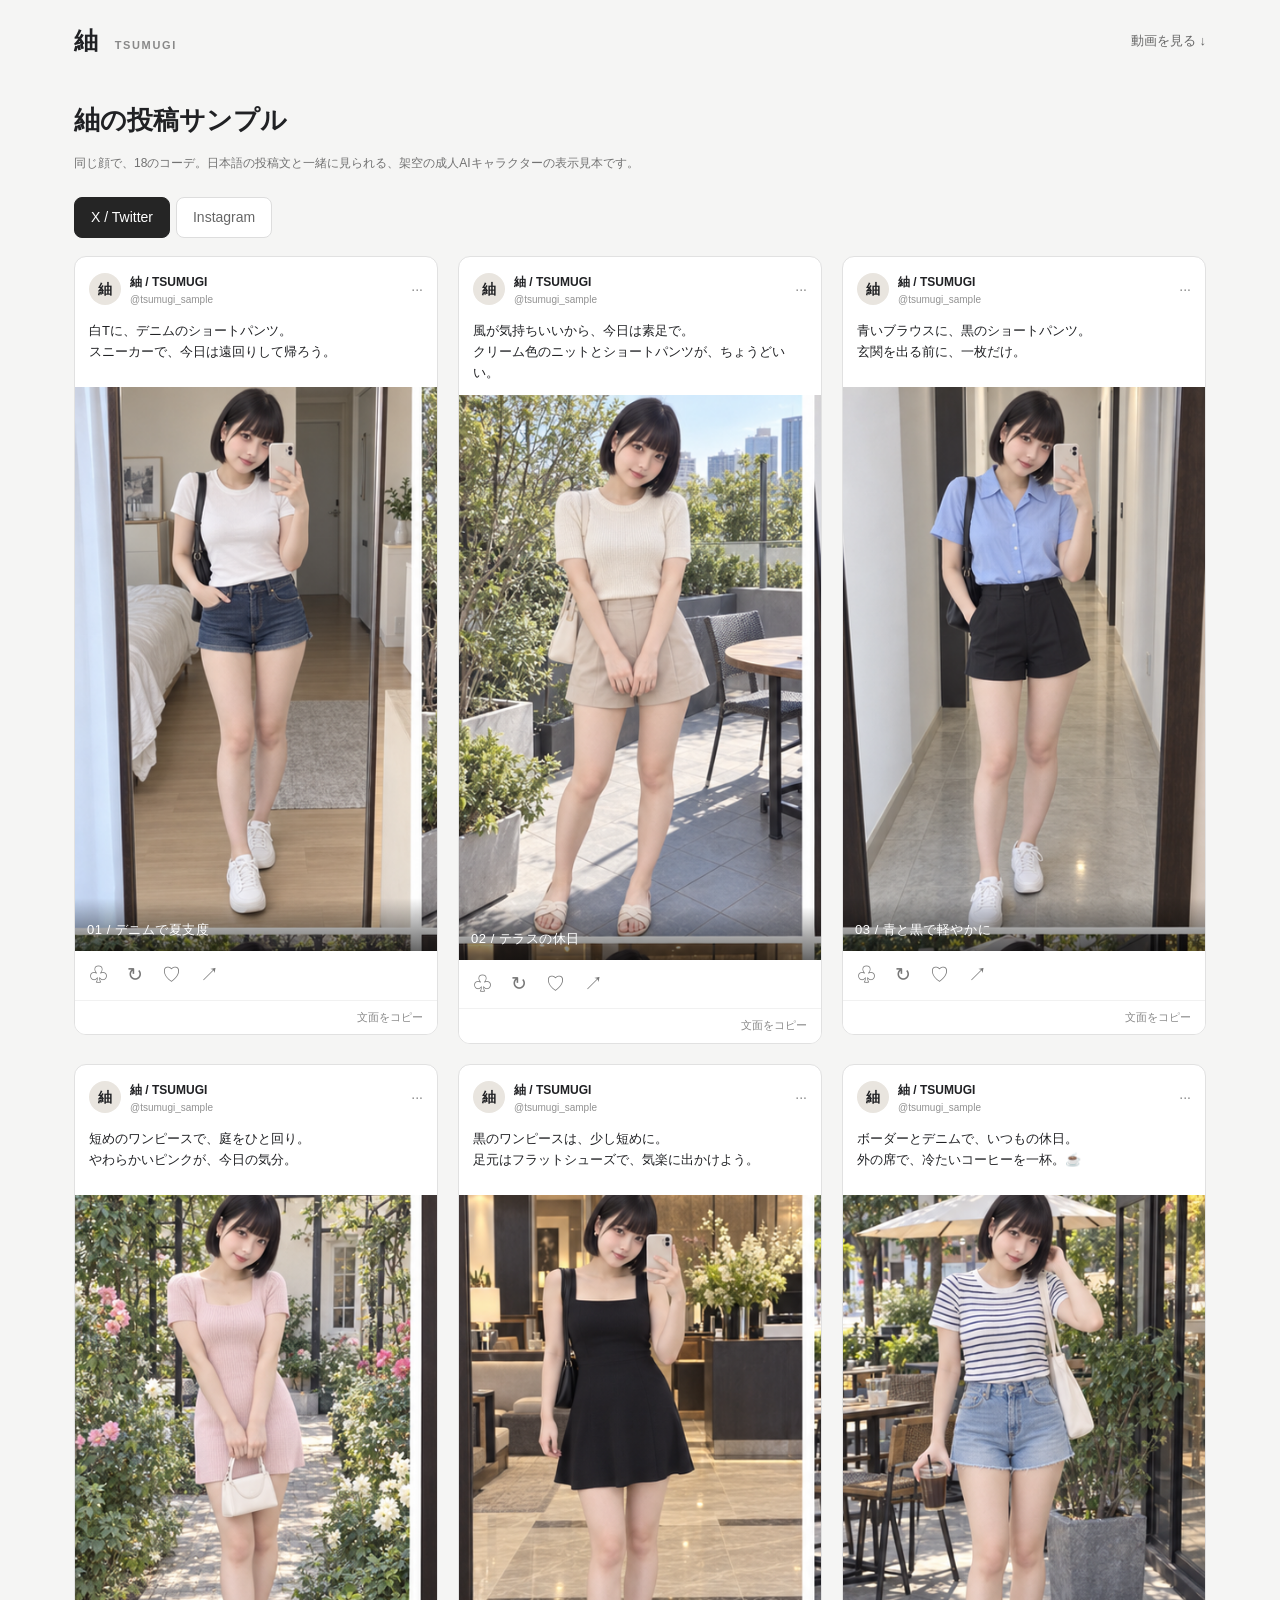
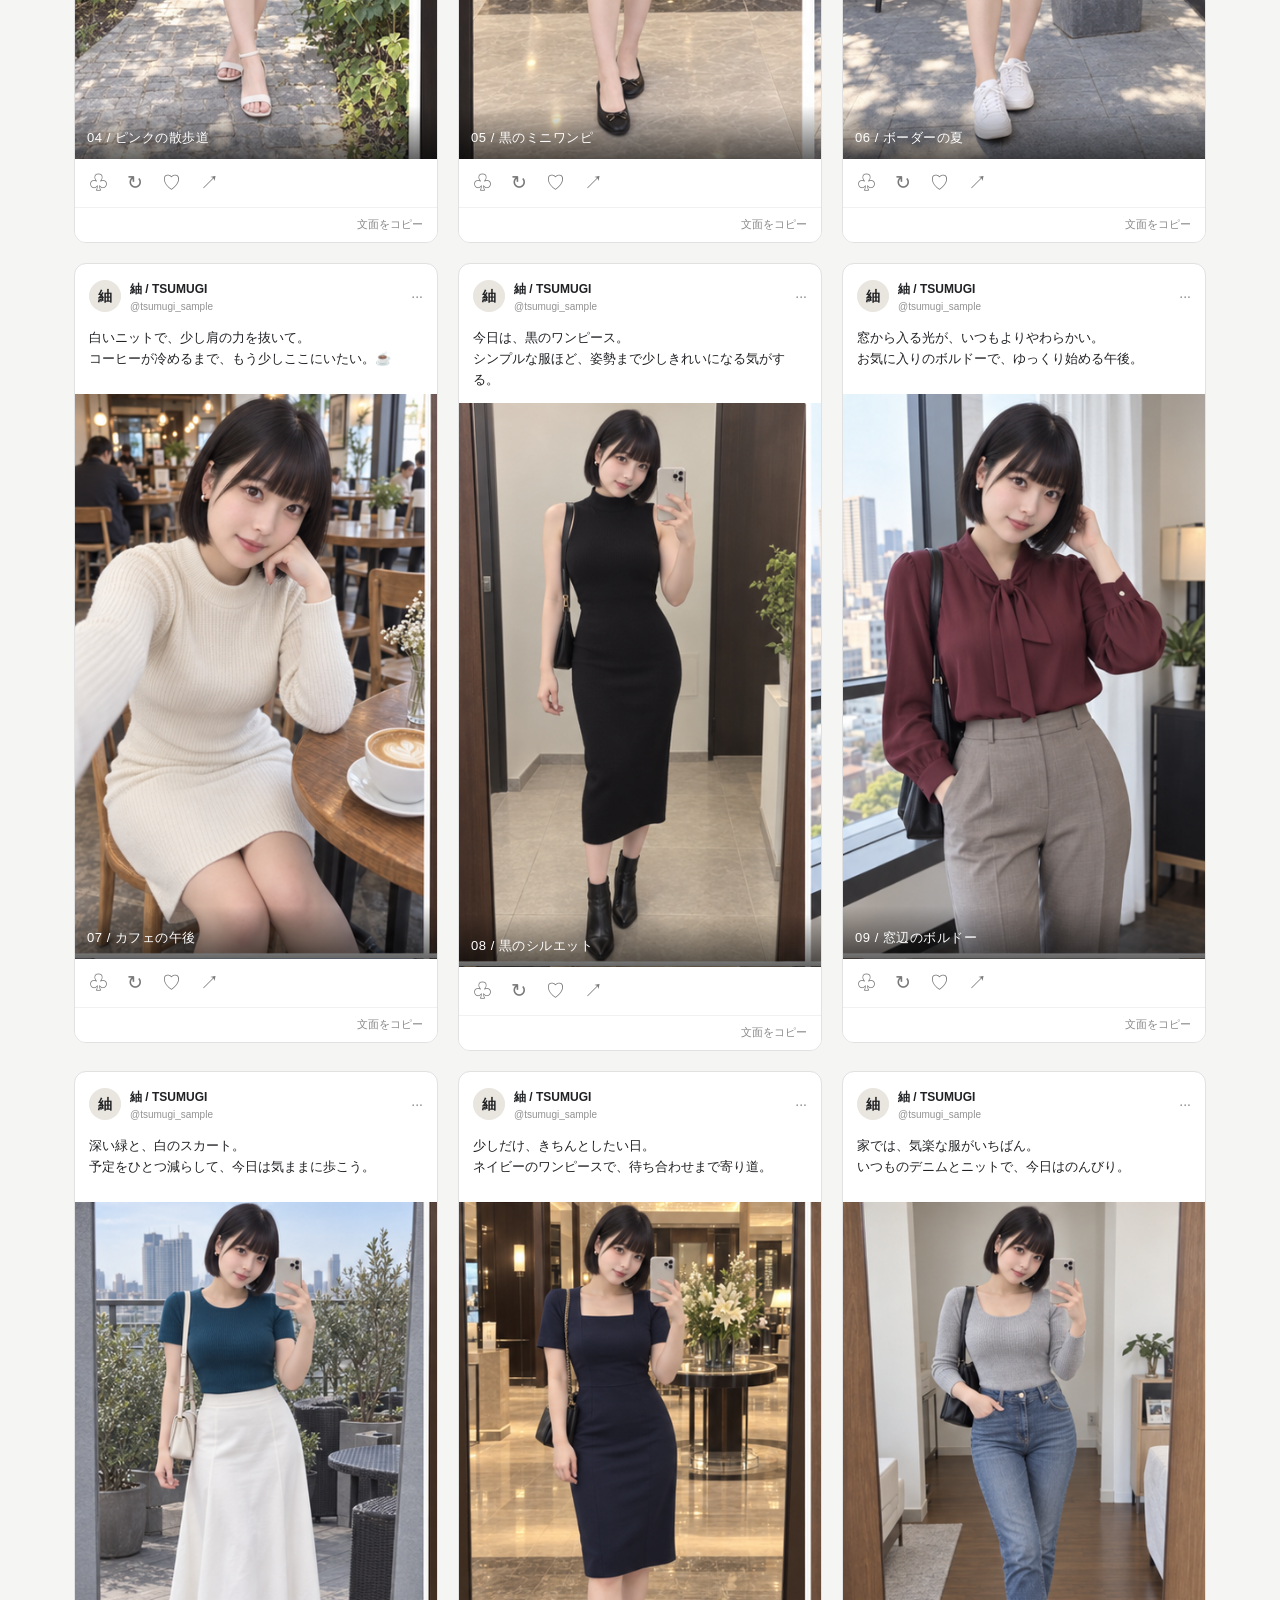
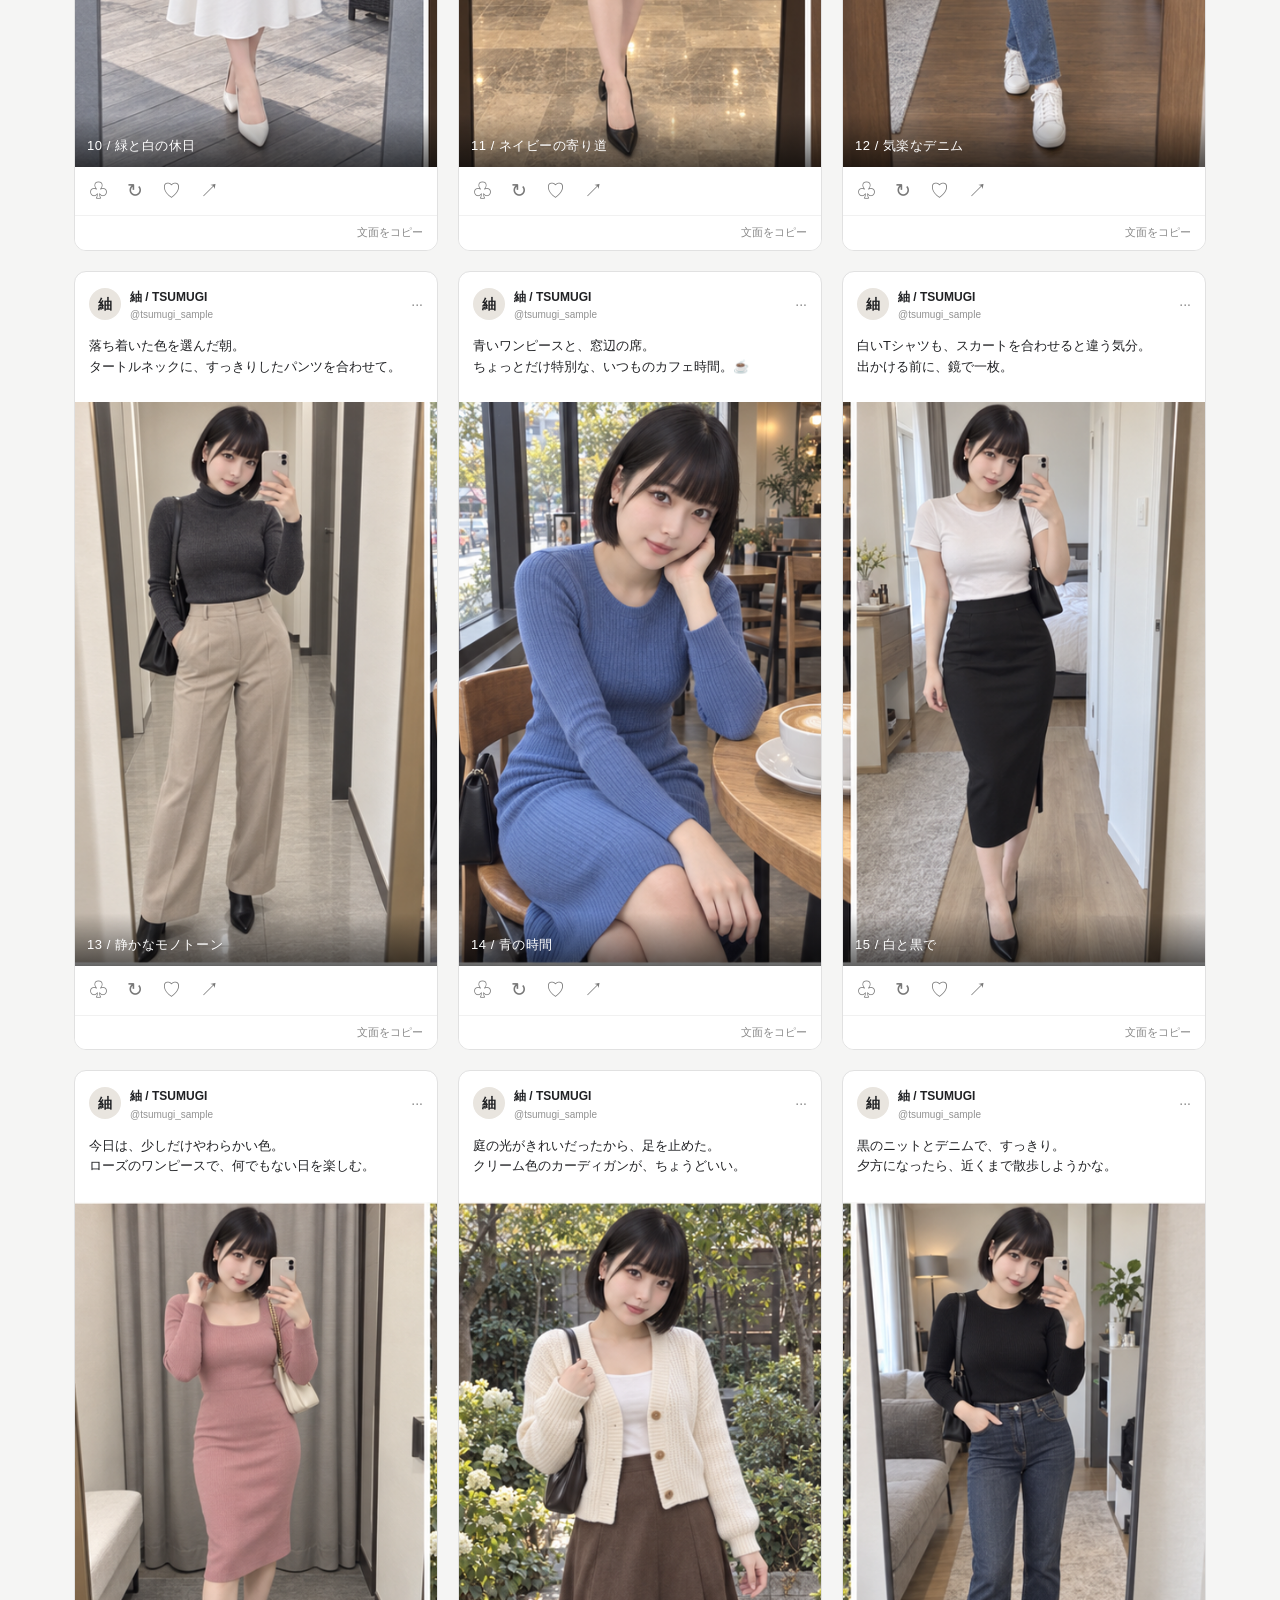
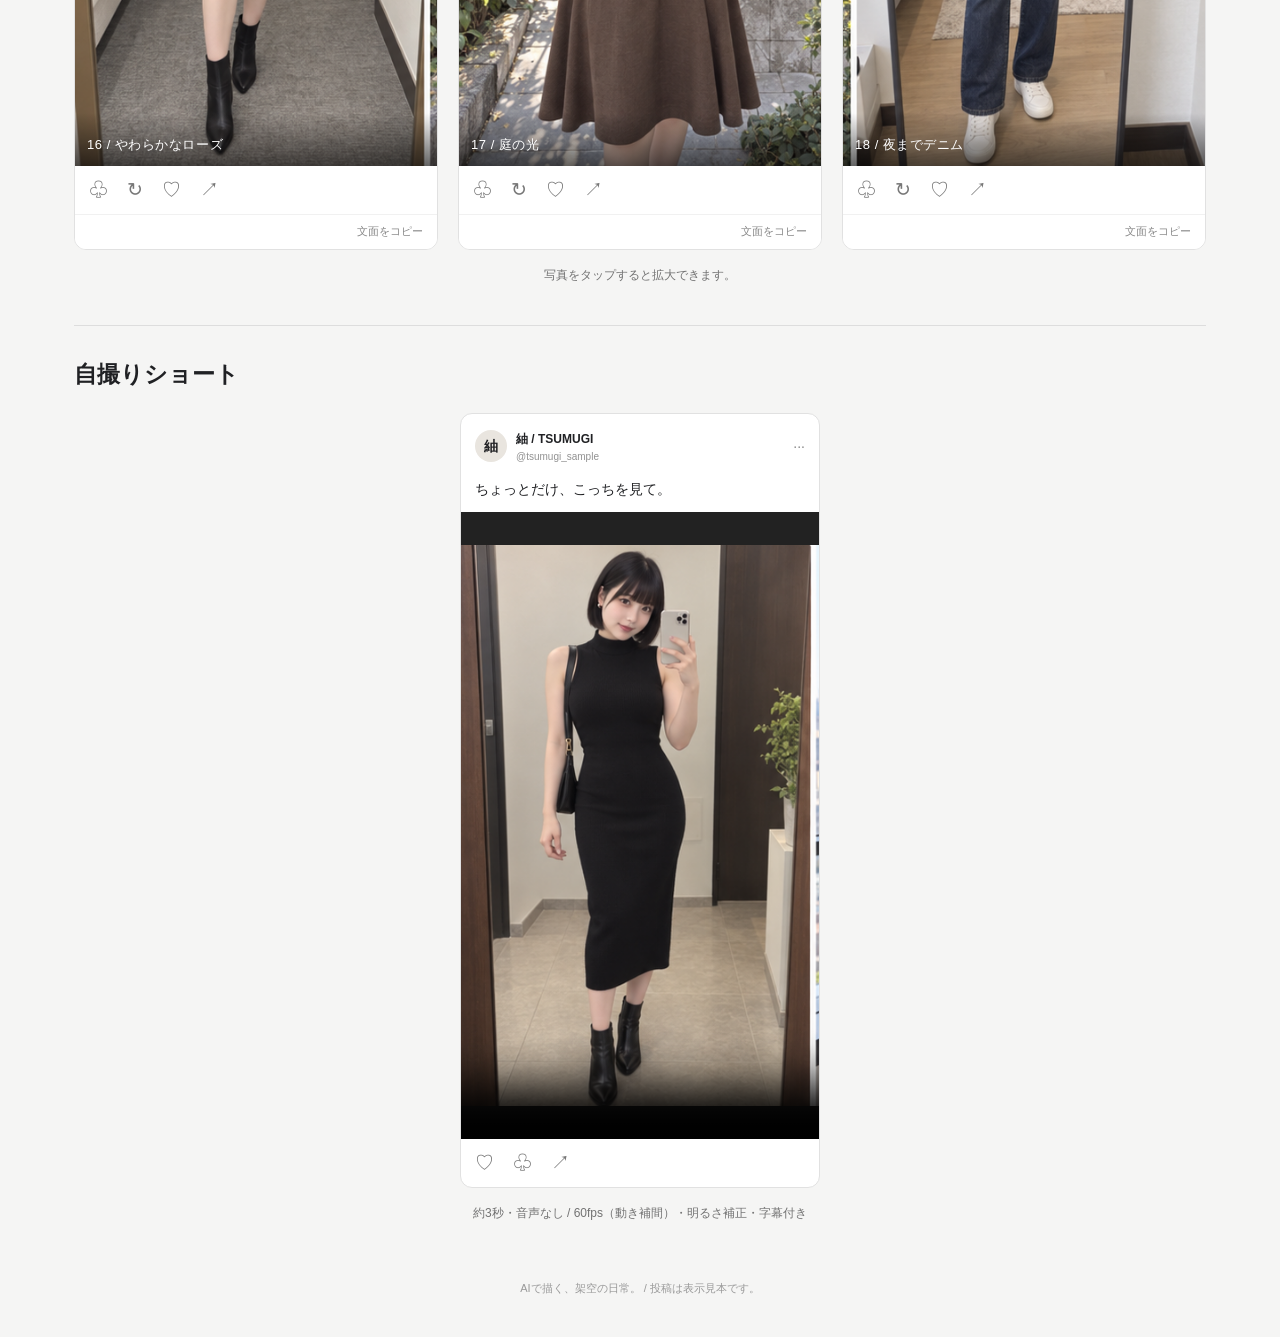
==== commit aa54a437: "Publish 18 captioned outfit samples and retire old assets" ====
--- a/index.html
+++ b/index.html
@@ -1,9 +1,9 @@
 <!doctype html>
-<html lang="ja"><head><meta charset="utf-8"><meta name="viewport" content="width=device-width,initial-scale=1"><title>紬｜投稿サンプル</title><link rel="stylesheet" href="media/social-preview.css"></head>
+<html lang="ja"><head><meta charset="utf-8"><meta name="viewport" content="width=device-width,initial-scale=1"><title>紬｜投稿サンプル</title><link rel="stylesheet" href="media/social-preview.css?v=12"></head>
 <body><header><a class="brand" href="./">紬 <small>TSUMUGI</small></a><a href="#short">動画を見る ↓</a></header><main>
-<section id="social"><h1>紬の投稿サンプル</h1><p class="intro">写真と文面を、投稿の形で。架空のAIキャラクターの表示見本です。</p>
-<div class="toolbar"><div class="tabs" aria-label="投稿形式"><button data-social="x" aria-pressed="true">X / Twitter</button><button data-social="ig" aria-pressed="false">Instagram</button></div><div class="tabs secondary" aria-label="写真の種類"><button data-set="outfits" aria-pressed="true">衣装</button><button data-set="face" aria-pressed="false">顔</button></div></div>
+<section id="social"><h1>紬の投稿サンプル</h1><p class="intro">同じ顔で、18のコーデ。日本語の投稿文と一緒に見られる、架空の成人AIキャラクターの表示見本です。</p>
+<div class="toolbar"><div class="tabs" aria-label="投稿形式"><button data-social="x" aria-pressed="true">X / Twitter</button><button data-social="ig" aria-pressed="false">Instagram</button></div></div>
 <div id="cards" class="cards"></div><p class="hint">写真をタップすると拡大できます。</p></section>
-<section id="short"><h2>自撮りショート</h2><article class="post-card video-card"><div class="profile"><span class="avatar">紬</span><div><strong>紬 / TSUMUGI</strong><small>@tsumugi_sample</small></div><span class="dots">···</span></div><p class="video-caption">ちょっとだけ、こっちを見て。</p><video controls playsinline loop preload="metadata" poster="media/tsumugi-bob-reference-v3.png"><source src="media/tsumugi-bob-short-v4.mp4" type="video/mp4">動画を再生できません。</video><div class="actions" aria-hidden="true">♡　♧　↗</div></article><p class="hint">約3秒・音声なし / 60fps（動き補間）・明るさ補正</p></section>
+<section id="short"><h2>自撮りショート</h2><article class="post-card video-card"><div class="profile"><span class="avatar">紬</span><div><strong>紬 / TSUMUGI</strong><small>@tsumugi_sample</small></div><span class="dots">···</span></div><p class="video-caption">ちょっとだけ、こっちを見て。</p><video controls playsinline loop preload="metadata" poster="media/tsumugi-style-reference-v5.png"><source src="media/tsumugi-style-short-v6.mp4" type="video/mp4">動画を再生できません。</video><div class="actions" aria-hidden="true">♡　♧　↗</div></article><p class="hint">約3秒・音声なし / 60fps（動き補間）・明るさ補正・字幕付き</p></section>
 <footer>AIで描く、架空の日常。 / 投稿は表示見本です。</footer></main>
-<dialog id="viewer" aria-label="写真を拡大"><button id="close">閉じる ×</button><div id="large-photo" role="img"></div><div class="viewer-nav"><button id="prev">← 前へ</button><button id="next">次へ →</button></div></dialog><script src="media/social-preview.js"></script></body></html>+<dialog id="viewer" aria-label="写真を拡大"><button id="close">閉じる ×</button><p id="photo-title"></p><div id="large-photo" role="img"></div><div class="viewer-nav"><button id="prev">← 前へ</button><button id="next">次へ →</button></div></dialog><script src="media/social-preview.js?v=12"></script></body></html>
--- a/media/social-preview.css
+++ b/media/social-preview.css
@@ -1 +1,8 @@
-*{box-sizing:border-box}body{margin:0;background:#f5f5f4;color:#202124;font:14px/1.6 "Yu Gothic UI",Meiryo,sans-serif}a{color:inherit;text-decoration:none}button{font:inherit;cursor:pointer}button:focus-visible,a:focus-visible{outline:3px solid #2478bd;outline-offset:3px}header{max-width:1180px;margin:auto;padding:22px 24px;display:flex;justify-content:space-between;align-items:center}header>a:last-child{font-size:13px;color:#666}.brand{font-size:24px;font-weight:700}.brand small{font-size:11px;letter-spacing:.15em;margin-left:10px;color:#888}main{max-width:1180px;margin:auto;padding:0 24px}h1{font-size:26px;margin:18px 0 6px}h2{font-size:23px;margin:0 0 20px}.intro,.hint{color:#727272;font-size:12px}.toolbar{display:flex;justify-content:space-between;gap:12px;flex-wrap:wrap;margin:24px 0 18px}.tabs{display:flex;gap:6px}.tabs button{border:1px solid #ddd;border-radius:8px;padding:8px 16px;background:#fff;color:#666}.tabs button[aria-pressed=true]{background:#252525;border-color:#252525;color:#fff}.secondary button{padding:8px 13px}.cards{display:grid;grid-template-columns:repeat(3,minmax(0,1fr));gap:20px;align-items:start}.post-card{background:white;border:1px solid #e1e1e1;border-radius:12px;overflow:hidden;display:flex;flex-direction:column;min-width:0}.profile{display:flex;gap:9px;align-items:center;padding:13px 14px;order:0}.profile strong{font-size:12px}.profile small{display:block;color:#929292;font-size:10px}.avatar{width:32px;height:32px;display:grid;place-items:center;border-radius:50%;background:#e9e5df;font-weight:bold}.dots{margin-left:auto;color:#888}.caption{margin:0;padding:0 14px 12px;font-size:13px;white-space:pre-wrap;order:1;min-height:34px}.image-button{display:block;width:100%;padding:0;border:0;background:#eee;order:2}.photo,#large-photo{aspect-ratio:410/639;background-size:300% 200%;background-repeat:no-repeat;width:100%}.actions{padding:9px 14px;color:#777;font-size:19px;order:3}.is-ig .caption{order:4;padding:0 14px 13px}.copy{order:5;border:0;border-top:1px solid #f1f1f1;background:#fff;text-align:right;padding:8px 14px;color:#888;font-size:11px}.copy:hover{color:#222;background:#fafafa}#short{border-top:1px solid #ddd;margin-top:40px;padding-top:30px}.video-card{width:min(100%,360px);margin:auto}.video-caption{margin:0;padding:0 14px 12px}.video-card video{display:block;width:100%;aspect-ratio:512/896;background:#222}.hint{text-align:center;margin:16px 0}footer{text-align:center;font-size:11px;color:#999;padding:40px 0}dialog{border:0;border-radius:12px;padding:12px;width:min(94vw,calc(76dvh * 410 / 639));max-height:96dvh;background:#fff}dialog::backdrop{background:#000b}#close{display:block;margin:0 0 10px auto;border:0;background:white;color:#555}#large-photo{border-radius:6px}.viewer-nav{display:flex;justify-content:space-between;margin-top:10px}.viewer-nav button{border:0;background:#f4f4f4;border-radius:6px;padding:8px 12px}@media(max-width:850px){.cards{grid-template-columns:repeat(2,minmax(0,1fr));gap:16px}}@media(max-width:540px){header{padding:18px 16px}main{padding:0 16px}.cards{grid-template-columns:1fr;gap:22px}h1{font-size:23px}.toolbar{margin-top:20px}.tabs button{padding:7px 12px}}+*{box-sizing:border-box}body{margin:0;background:#f5f5f4;color:#202124;font:14px/1.6 "Yu Gothic UI",Meiryo,sans-serif}a{color:inherit;text-decoration:none}button{font:inherit;cursor:pointer}button:focus-visible,a:focus-visible{outline:3px solid #2478bd;outline-offset:3px}header{max-width:1180px;margin:auto;padding:22px 24px;display:flex;justify-content:space-between;align-items:center}header>a:last-child{font-size:13px;color:#666}.brand{font-size:24px;font-weight:700}.brand small{font-size:11px;letter-spacing:.15em;margin-left:10px;color:#888}main{max-width:1180px;margin:auto;padding:0 24px}h1{font-size:26px;margin:18px 0 6px}h2{font-size:23px;margin:0 0 20px}.intro,.hint{color:#727272;font-size:12px}.toolbar{display:flex;justify-content:space-between;gap:12px;flex-wrap:wrap;margin:24px 0 18px}.tabs{display:flex;gap:6px}.tabs button{border:1px solid #ddd;border-radius:8px;padding:8px 16px;background:#fff;color:#666}.tabs button[aria-pressed=true]{background:#252525;border-color:#252525;color:#fff}.secondary button{padding:8px 13px}.cards{display:grid;grid-template-columns:repeat(3,minmax(0,1fr));gap:20px;align-items:start}.post-card{background:white;border:1px solid #e1e1e1;border-radius:12px;overflow:hidden;display:flex;flex-direction:column;min-width:0}.profile{display:flex;gap:9px;align-items:center;padding:13px 14px;order:0}.profile strong{font-size:12px}.profile small{display:block;color:#929292;font-size:10px}.avatar{width:32px;height:32px;display:grid;place-items:center;border-radius:50%;background:#e9e5df;font-weight:bold}.dots{margin-left:auto;color:#888}.caption{margin:0;padding:0 14px 12px;font-size:13px;white-space:pre-wrap;order:1;min-height:34px}.image-button{display:block;width:100%;padding:0;border:0;background:#eee;order:2}.photo,#large-photo{aspect-ratio:410/639;background-size:300% 200%;background-repeat:no-repeat;width:100%}.actions{padding:9px 14px;color:#777;font-size:19px;order:3}.is-ig .caption{order:4;padding:0 14px 13px}.copy{order:5;border:0;border-top:1px solid #f1f1f1;background:#fff;text-align:right;padding:8px 14px;color:#888;font-size:11px}.copy:hover{color:#222;background:#fafafa}#short{border-top:1px solid #ddd;margin-top:40px;padding-top:30px}.video-card{width:min(100%,360px);margin:auto}.video-caption{margin:0;padding:0 14px 12px}.video-card video{display:block;width:100%;aspect-ratio:512/896;background:#222}.hint{text-align:center;margin:16px 0}footer{text-align:center;font-size:11px;color:#999;padding:40px 0}dialog{border:0;border-radius:12px;padding:12px;width:min(94vw,calc(76dvh * 410 / 639));max-height:96dvh;background:#fff}dialog::backdrop{background:#000b}#close{display:block;margin:0 0 10px auto;border:0;background:white;color:#555}#large-photo{border-radius:6px}.viewer-nav{display:flex;justify-content:space-between;margin-top:10px}.viewer-nav button{border:0;background:#f4f4f4;border-radius:6px;padding:8px 12px}@media(max-width:850px){.cards{grid-template-columns:repeat(2,minmax(0,1fr));gap:16px}}@media(max-width:540px){header{padding:18px 16px}main{padding:0 16px}.cards{grid-template-columns:1fr;gap:22px}h1{font-size:23px}.toolbar{margin-top:20px}.tabs button{padding:7px 12px}}
+h2 small{font-size:12px;font-weight:400;color:#888;margin-left:8px}.secondary{flex-wrap:wrap}dialog{width:min(94vw,450px)}#large-photo{max-height:76dvh;width:auto;margin:auto}
+
+.image-button{position:relative}.image-title{position:absolute;bottom:0;left:0;right:0;padding:22px 12px 10px;background:linear-gradient(transparent,#0009);color:#fff;text-align:left;font-size:13px;letter-spacing:.04em}.caption{min-height:66px}#photo-title{font-size:12px;color:#666;margin:0 0 10px}.toolbar{justify-content:flex-start}
+
+dialog{width:min(94vw,calc(76dvh * var(--photo-ratio,410/639) + 24px))}#large-photo{width:100%;max-height:none}
+
+.video-caption{order:1}.video-card video{order:2}.is-ig .video-caption{order:4;padding-top:0}
